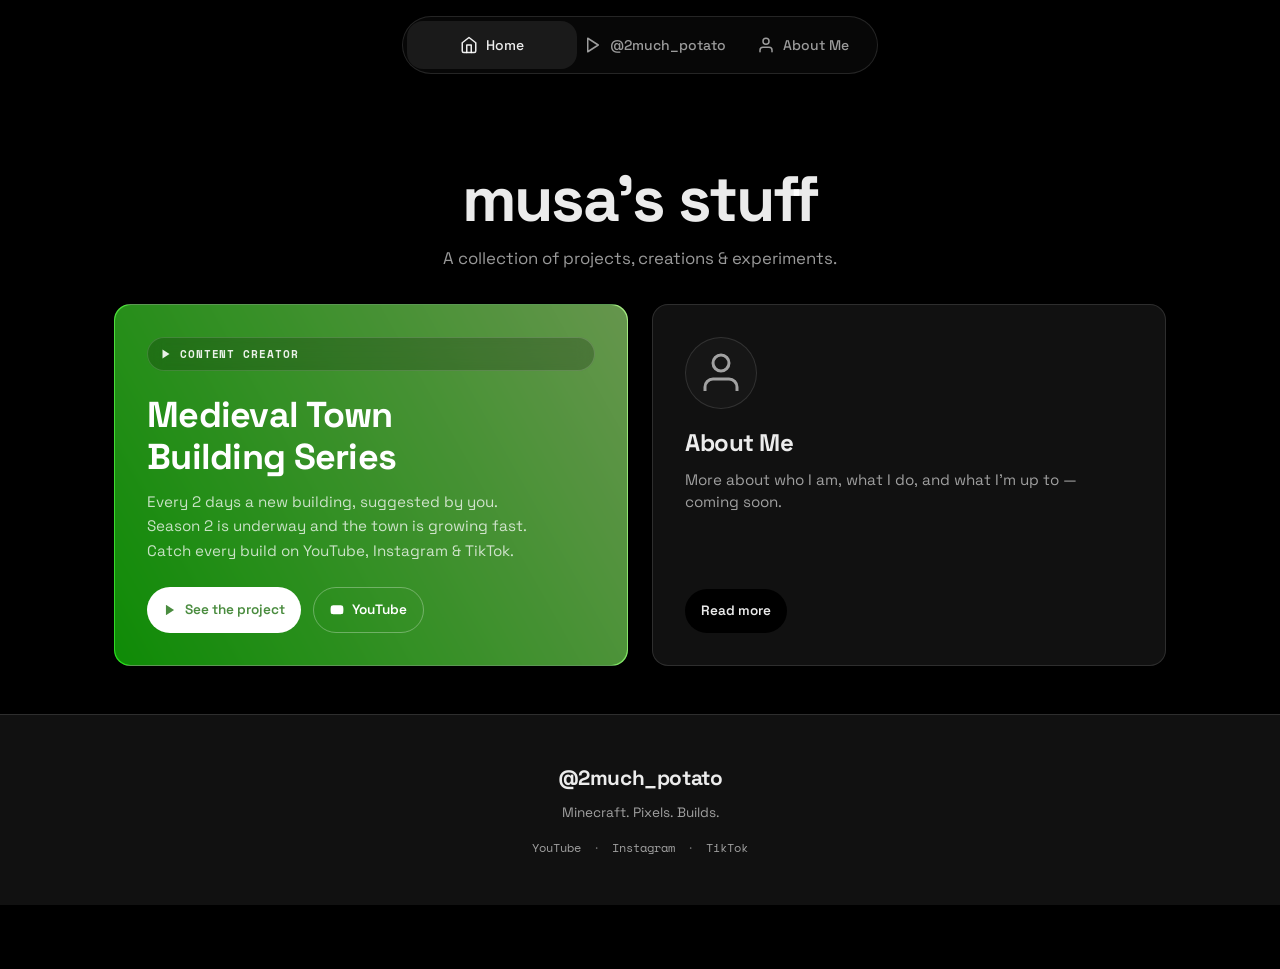
==== prototype2_nothing/index.html @ 3fa62a11 "fahh" ====
<!DOCTYPE html>
<html lang="en">
<head>
  <meta charset="UTF-8">
  <meta name="viewport" content="width=device-width, initial-scale=1.0">
  <title>2much_potato — Musa's Portfolio</title>
  <meta name="description" content="2much_potato — Minecraft builder, content creator. Medieval town series, memes & tutorials.">

  <!-- Fonts: Space Grotesk + Space Mono (Nothing system) -->
  <link rel="preconnect" href="https://fonts.googleapis.com">
  <link rel="preconnect" href="https://fonts.gstatic.com" crossorigin>
  <link href="https://fonts.googleapis.com/css2?family=Space+Grotesk:wght@400;500;600;700&family=Space+Mono:wght@400;700&display=swap" rel="stylesheet">

  <link rel="stylesheet" href="style.css">
</head>
<body data-theme="dark">

  <!-- NAVIGATION -->
  <nav id="nav" class="nav">
    <div class="nav-inner">
      <button class="nav-card" data-page="home" aria-label="Home">
        <span class="nav-icon">
          <svg width="18" height="18" viewBox="0 0 24 24" fill="none" stroke="currentColor" stroke-width="2" stroke-linecap="round" stroke-linejoin="round">
            <path d="M3 9l9-7 9 7v11a2 2 0 0 1-2 2H5a2 2 0 0 1-2-2z"/>
            <polyline points="9 22 9 12 15 12 15 22"/>
          </svg>
        </span>
        <span class="nav-label">Home</span>
      </button>

      <button class="nav-card" data-page="potato" aria-label="@2much_potato">
        <span class="nav-icon">
          <svg width="18" height="18" viewBox="0 0 24 24" fill="none" stroke="currentColor" stroke-width="2" stroke-linecap="round" stroke-linejoin="round">
            <polygon points="5 3 19 12 5 21 5 3"/>
          </svg>
        </span>
        <span class="nav-label">@2much_potato</span>
      </button>

      <button class="nav-card" data-page="about" aria-label="About Me">
        <span class="nav-icon">
          <svg width="18" height="18" viewBox="0 0 24 24" fill="none" stroke="currentColor" stroke-width="2" stroke-linecap="round" stroke-linejoin="round">
            <path d="M20 21v-2a4 4 0 0 0-4-4H8a4 4 0 0 0-4 4v2"/>
            <circle cx="12" cy="7" r="4"/>
          </svg>
        </span>
        <span class="nav-label">About Me</span>
      </button>
    </div>
  </nav>

  <!-- HOME PAGE -->
  <main id="page-home" class="page">
    <div class="home-greeting">
      <h1>musa's stuff</h1>
      <p class="subtitle">A collection of projects, creations & experiments.</p>
    </div>

    <div class="home-projects-grid">
      <!-- Primary Project Card -->
      <article class="project-card project-card--primary reveal reveal-d1" id="btn-learn-more-potato">
        <div class="card-badge">
          <svg width="12" height="12" viewBox="0 0 24 24" fill="currentColor"><polygon points="5 3 19 12 5 21 5 3"/></svg>
          Content Creator
        </div>
        <h2>Medieval Town<br>Building Series</h2>
        <p>Every 2 days a new building, suggested by you. Season 2 is underway and the town is growing fast. Catch every build on YouTube, Instagram & TikTok.</p>
        <div class="card-actions">
          <button class="btn btn--solid">
            <svg width="14" height="14" viewBox="0 0 24 24" fill="currentColor"><polygon points="5 3 19 12 5 21 5 3"/></svg>
            See the project
          </button>
          <a class="btn btn--ghost" href="https://www.youtube.com/@2much_potato" target="_blank" rel="noopener">
            <svg width="14" height="14" viewBox="0 0 24 24" fill="currentColor"><path d="M22.54 6.42a2.78 2.78 0 0 0-1.94-2C18.88 4 12 4 12 4s-6.88 0-8.6.46a2.78 2.78 0 0 0-1.94 2A29 29 0 0 0 1 11.75a29 29 0 0 0 .46 5.33A2.78 2.78 0 0 0 3.4 19c1.72.46 8.6.46 8.6.46s6.88 0 8.6-.46a2.78 2.78 0 0 0 1.94-2 29 29 0 0 0 .46-5.25 29 29 0 0 0-.46-5.33z"/><polygon points="9.75 15.02 15.5 11.75 9.75 8.48 9.75 15.02"/></svg>
            YouTube
          </a>
        </div>
      </article>

      <!-- Secondary Card -->
      <article class="project-card project-card--secondary reveal reveal-d2" id="btn-learn-more-about">
        <div class="card-avatar">
          <svg width="48" height="48" viewBox="0 0 24 24" fill="none" stroke="currentColor" stroke-width="1.5">
            <path d="M20 21v-2a4 4 0 0 0-4-4H8a4 4 0 0 0-4 4v2"/>
            <circle cx="12" cy="7" r="4"/>
          </svg>
        </div>
        <h2>About Me</h2>
        <p>More about who I am, what I do, and what I'm up to — coming soon.</p>
        <div class="card-actions">
          <button class="btn btn--solid btn--dark">
            Read more
          </button>
        </div>
      </article>
    </div>

    <footer class="site-footer">
      <div class="footer-logo">@2much_potato</div>
      <p class="footer-tagline">Minecraft. Pixels. Builds.</p>
      <div class="footer-links">
        <a href="https://www.youtube.com/@2much_potato" target="_blank" rel="noopener">YouTube</a>
        <span class="divider">·</span>
        <a href="https://www.instagram.com/2much_potato" target="_blank" rel="noopener">Instagram</a>
        <span class="divider">·</span>
        <a href="https://www.tiktok.com/@2much_potato" target="_blank" rel="noopener">TikTok</a>
      </div>
    </footer>
  </main>

  <!-- 2MUCH_POTATO PAGE -->
  <main id="page-potato" class="page">
    <!-- Hero Section -->
    <section class="potato-hero">
      <div class="hero-card">
        <div class="hero-content">
          <div class="hero-badge">
            <span class="badge-dot"></span>
            Season 2 · Medieval Town
          </div>
          <h1>Building a<br>Town — Together.</h1>
          <p class="hero-desc">Every 2 days, a new building. Suggested by you, built by me. Follow the journey as our medieval town grows one build at a time.</p>
          <div class="hero-actions">
            <button class="btn btn--solid btn--accent" id="btn-suggest">
              <svg width="16" height="16" viewBox="0 0 24 24" fill="none" stroke="currentColor" stroke-width="2"><circle cx="12" cy="12" r="10"/><polyline points="12 6 12 12 16 14"/></svg>
              Suggest a Build
            </button>
            <button class="btn btn--ghost btn--light" id="btn-more">
              Learn More
              <svg width="14" height="14" viewBox="0 0 24 24" fill="none" stroke="currentColor" stroke-width="2"><polyline points="6 9 12 15 18 9"/></svg>
            </button>
          </div>
        </div>

        <div class="hero-skin" id="skin-container">
          <img class="skin-img" src="images/skin.png" alt="2much_potato Minecraft skin" id="skin-img">
        </div>

      </div>
    </section>

    <div class="scroll-indicator">
      <span>Scroll</span>
      <div class="scroll-arrow"></div>
    </div>

    <!-- Media Section -->
    <section class="section reveal" id="section-media">
      <div class="section-label">Media</div>
      <div class="media-container">
        <!-- YouTube Feed -->
        <div class="media-youtube">
          <div class="media-header">
            <div class="media-title">
              <svg width="18" height="18" viewBox="0 0 24 24" fill="#FF0000"><path d="M22.54 6.42a2.78 2.78 0 0 0-1.94-2C18.88 4 12 4 12 4s-6.88 0-8.6.46a2.78 2.78 0 0 0-1.94 2A29 29 0 0 0 1 11.75a29 29 0 0 0 .46 5.33A2.78 2.78 0 0 0 3.4 19c1.72.46 8.6.46 8.6.46s6.88 0 8.6-.46a2.78 2.78 0 0 0 1.94-2 29 29 0 0 0 .46-5.25 29 29 0 0 0-.46-5.33z"/><polygon points="9.75 15.02 15.5 11.75 9.75 8.48 9.75 15.02"/></svg>
              Latest Videos
            </div>
            <a class="media-link" href="https://www.youtube.com/@2much_potato" target="_blank" rel="noopener">
              View all →
            </a>
          </div>
          <div class="yt-feed" id="yt-feed">
            <!-- Populated by JS -->
          </div>
        </div>

        <!-- Socials Bar -->
        <div class="media-socials">
          <a class="social-btn social-btn--yt" href="https://www.youtube.com/@2much_potato" target="_blank" rel="noopener" aria-label="YouTube">
            <svg width="20" height="20" viewBox="0 0 24 24" fill="currentColor"><path d="M22.54 6.42a2.78 2.78 0 0 0-1.94-2C18.88 4 12 4 12 4s-6.88 0-8.6.46a2.78 2.78 0 0 0-1.94 2A29 29 0 0 0 1 11.75a29 29 0 0 0 .46 5.33A2.78 2.78 0 0 0 3.4 19c1.72.46 8.6.46 8.6.46s6.88 0 8.6-.46a2.78 2.78 0 0 0 1.94-2 29 29 0 0 0 .46-5.25 29 29 0 0 0-.46-5.33z"/><polygon points="9.75 15.02 15.5 11.75 9.75 8.48 9.75 15.02"/></svg>
            <span class="social-tooltip">YouTube</span>
          </a>
          <a class="social-btn social-btn--ig" href="https://www.instagram.com/2much_potato" target="_blank" rel="noopener" aria-label="Instagram">
            <svg width="20" height="20" viewBox="0 0 24 24" fill="currentColor"><path d="M12 2.163c3.204 0 3.584.012 4.85.07 3.252.148 4.771 1.691 4.919 4.919.058 1.265.069 1.645.069 4.849 0 3.205-.012 3.584-.069 4.849-.149 3.225-1.664 4.771-4.919 4.919-1.266.058-1.644.07-4.85.07-3.204 0-3.584-.012-4.849-.07-3.26-.149-4.771-1.699-4.919-4.92-.058-1.265-.07-1.644-.07-4.849 0-3.204.013-3.583.07-4.849.149-3.227 1.664-4.771 4.919-4.919 1.266-.057 1.645-.069 4.849-.069zm0-2.163c-3.259 0-3.667.014-4.947.072-4.358.2-6.78 2.618-6.98 6.98-.059 1.281-.073 1.689-.073 4.948 0 3.259.014 3.668.072 4.948.2 4.358 2.618 6.78 6.98 6.98 1.281.058 1.689.072 4.948.072 3.259 0 3.668-.014 4.948-.072 4.354-.2 6.782-2.618 6.979-6.98.059-1.28.073-1.689.073-4.948 0-3.259-.014-3.667-.072-4.947-.196-4.354-2.617-6.78-6.979-6.98-1.281-.059-1.69-.073-4.949-.073zm0 5.838c-3.403 0-6.162 2.759-6.162 6.162s2.759 6.163 6.162 6.163 6.162-2.759 6.162-6.163c0-3.403-2.759-6.162-6.162-6.162zm0 10.162c-2.209 0-4-1.79-4-4 0-2.209 1.791-4 4-4s4 1.791 4 4c0 2.21-1.791 4-4 4zm6.406-11.845c-.796 0-1.441.645-1.441 1.44s.645 1.44 1.441 1.44c.795 0 1.439-.645 1.439-1.44s-.644-1.44-1.439-1.44z"/></svg>
            <span class="social-tooltip">Instagram</span>
          </a>
          <a class="social-btn social-btn--tt" href="https://www.tiktok.com/@2much_potato" target="_blank" rel="noopener" aria-label="TikTok">
            <svg width="20" height="20" viewBox="0 0 24 24" fill="currentColor"><path d="M19.59 6.69a4.83 4.83 0 01-3.77-4.25V2h-3.45v13.67a2.89 2.89 0 01-2.88 2.5 2.89 2.89 0 01-2.89-2.89 2.89 2.89 0 012.89-2.89c.28 0 .54.04.79.1V9.01a6.37 6.37 0 00-.79-.05 6.34 6.34 0 00-6.34 6.34 6.34 6.34 0 006.34 6.34 6.34 6.34 0 006.33-6.34V8.69a8.15 8.15 0 004.77 1.52V6.76a4.85 4.85 0 01-1-.07z"/></svg>
            <span class="social-tooltip">TikTok</span>
          </a>
          <div class="social-btn social-btn--disabled" aria-label="Discord — Coming Soon">
            <svg width="20" height="20" viewBox="0 0 24 24" fill="currentColor"><path d="M20.317 4.37a19.791 19.791 0 00-4.885-1.515.074.074 0 00-.079.037c-.21.375-.444.864-.608 1.25a18.27 18.27 0 00-5.487 0 12.64 12.64 0 00-.617-1.25.077.077 0 00-.079-.037A19.736 19.736 0 003.677 4.37a.07.07 0 00-.032.027C.533 9.046-.32 13.58.099 18.057a.082.082 0 00.031.057 19.9 19.9 0 005.993 3.03.078.078 0 00.084-.028 14.09 14.09 0 001.226-1.994.076.076 0 00-.041-.106 13.107 13.107 0 01-1.872-.892.077.077 0 01-.008-.128 10.2 10.2 0 00.372-.292.074.074 0 01.077-.01c3.928 1.793 8.18 1.793 12.062 0a.074.074 0 01.078.01c.12.098.246.198.373.292a.077.077 0 01-.006.127 12.299 12.299 0 01-1.873.892.077.077 0 00-.041.107c.36.698.772 1.362 1.225 1.993a.076.076 0 00.084.028 19.839 19.839 0 006.002-3.03.077.077 0 00.032-.054c.5-5.177-.838-9.674-3.549-13.66a.061.061 0 00-.031-.03z"/></svg>
            <span class="social-tooltip">Discord — Coming Soon</span>
          </div>
        </div>
      </div>
    </section>

    <!-- Builds Carousel -->
    <section class="section reveal reveal-d1" id="section-builds">
      <div class="section-label">Buildings of the Day</div>
      <div class="builds-container" id="builds-container">
        <div class="builds-inner">
          <div class="builds-info">
            <div class="builds-label">Buildings of the Day</div>
            <div id="builds-entries">
              <!-- Populated by JS -->
            </div>
          </div>
          <div class="builds-image">
            <img id="builds-img" src="" alt="Featured build">
            <div class="builds-placeholder" id="builds-placeholder">
              <svg width="48" height="48" viewBox="0 0 24 24" fill="none" stroke="currentColor" stroke-width="1.5">
                <rect x="3" y="3" width="18" height="18" rx="2" ry="2"/>
                <circle cx="8.5" cy="8.5" r="1.5"/>
                <polyline points="21 15 16 10 5 21"/>
              </svg>
              <span>Build screenshot<br>coming soon</span>
            </div>
          </div>
        </div>
        <div class="builds-dots" id="builds-dots">
          <!-- Populated by JS -->
        </div>
      </div>
    </section>

    <!-- Banner -->
    <section class="section reveal reveal-d2">
      <div class="banner">
        <div class="banner-text">
          <h3>Like what you see?</h3>
          <p>Drop a follow and never miss a build.</p>
        </div>
        <div class="banner-socials">
          <a class="social-btn social-btn--yt" href="https://www.youtube.com/@2much_potato" target="_blank" rel="noopener" aria-label="YouTube">
            <svg width="20" height="20" viewBox="0 0 24 24" fill="currentColor"><path d="M22.54 6.42a2.78 2.78 0 0 0-1.94-2C18.88 4 12 4 12 4s-6.88 0-8.6.46a2.78 2.78 0 0 0-1.94 2A29 29 0 0 0 1 11.75a29 29 0 0 0 .46 5.33A2.78 2.78 0 0 0 3.4 19c1.72.46 8.6.46 8.6.46s6.88 0 8.6-.46a2.78 2.78 0 0 0 1.94-2 29 29 0 0 0 .46-5.25 29 29 0 0 0-.46-5.33z"/><polygon points="9.75 15.02 15.5 11.75 9.75 8.48 9.75 15.02"/></svg>
          </a>
          <a class="social-btn social-btn--ig" href="https://www.instagram.com/2much_potato" target="_blank" rel="noopener" aria-label="Instagram">
            <svg width="20" height="20" viewBox="0 0 24 24" fill="currentColor"><path d="M12 2.163c3.204 0 3.584.012 4.85.07 3.252.148 4.771 1.691 4.919 4.919.058 1.265.069 1.645.069 4.849 0 3.205-.012 3.584-.069 4.849-.149 3.225-1.664 4.771-4.919 4.919-1.266.058-1.644.07-4.85.07-3.204 0-3.584-.012-4.849-.07-3.26-.149-4.771-1.699-4.919-4.92-.058-1.265-.07-1.644-.07-4.849 0-3.204.013-3.583.07-4.849.149-3.227 1.664-4.771 4.919-4.919 1.266-.057 1.645-.069 4.849-.069zm0-2.163c-3.259 0-3.667.014-4.947.072-4.358.2-6.78 2.618-6.98 6.98-.059 1.281-.073 1.689-.073 4.948 0 3.259.014 3.668.072 4.948.2 4.358 2.618 6.78 6.98 6.98 1.281.058 1.689.072 4.948.072 3.259 0 3.668-.014 4.948-.072 4.354-.2 6.782-2.618 6.979-6.98.059-1.28.073-1.689.073-4.948 0-3.259-.014-3.667-.072-4.947-.196-4.354-2.617-6.78-6.979-6.98-1.281-.059-1.69-.073-4.949-.073z"/></svg>
          </a>
          <a class="social-btn social-btn--tt" href="https://www.tiktok.com/@2much_potato" target="_blank" rel="noopener" aria-label="TikTok">
            <svg width="20" height="20" viewBox="0 0 24 24" fill="currentColor"><path d="M19.59 6.69a4.83 4.83 0 01-3.77-4.25V2h-3.45v13.67a2.89 2.89 0 01-2.88 2.5 2.89 2.89 0 01-2.89-2.89 2.89 2.89 0 012.89-2.89c.28 0 .54.04.79.1V9.01a6.37 6.37 0 00-.79-.05 6.34 6.34 0 00-6.34 6.34 6.34 6.34 0 006.34 6.34 6.34 6.34 0 006.33-6.34V8.69a8.15 8.15 0 004.77 1.52V6.76a4.85 4.85 0 01-1-.07z"/></svg>
          </a>
        </div>
      </div>
    </section>

    <!-- Contact -->
    <section class="section reveal reveal-d3" id="section-contact">
      <div class="section-label">Get in Touch</div>
      <div class="contact-card">
        <div class="contact-text">
          <h3>Wanna suggest a build,<br>collab, or just chat?</h3>
          <p>Don't be afraid to reach out!</p>
        </div>
        <div class="contact-list">
          <a class="contact-item" href="https://www.instagram.com/2much_potato" target="_blank" rel="noopener">
            <div class="contact-icon contact-icon--ig">
              <svg width="18" height="18" viewBox="0 0 24 24" fill="currentColor"><path d="M12 2.163c3.204 0 3.584.012 4.85.07 3.252.148 4.771 1.691 4.919 4.919.058 1.265.069 1.645.069 4.849 0 3.205-.012 3.584-.069 4.849-.149 3.225-1.664 4.771-4.919 4.919-1.266.058-1.644.07-4.85.07-3.204 0-3.584-.012-4.849-.07-3.26-.149-4.771-1.699-4.919-4.92-.058-1.265-.07-1.644-.07-4.849 0-3.204.013-3.583.07-4.849.149-3.227 1.664-4.771 4.919-4.919 1.266-.057 1.645-.069 4.849-.069zm0-2.163c-3.259 0-3.667.014-4.947.072-4.358.2-6.78 2.618-6.98 6.98-.059 1.281-.073 1.689-.073 4.948 0 3.259.014 3.668.072 4.948.2 4.358 2.618 6.78 6.98 6.98 1.281.058 1.689.072 4.948.072 3.259 0 3.668-.014 4.948-.072 4.354-.2 6.782-2.618 6.979-6.98.059-1.28.073-1.689.073-4.948 0-3.259-.014-3.667-.072-4.947-.196-4.354-2.617-6.78-6.979-6.98-1.281-.059-1.69-.073-4.949-.073z"/></svg>
            </div>
            <span class="contact-label">Instagram DM</span>
            <svg class="contact-arrow" width="16" height="16" viewBox="0 0 24 24" fill="none" stroke="currentColor" stroke-width="2"><polyline points="9 18 15 12 9 6"/></svg>
          </a>
          <a class="contact-item" href="https://www.tiktok.com/@2much_potato" target="_blank" rel="noopener">
            <div class="contact-icon contact-icon--tt">
              <svg width="18" height="18" viewBox="0 0 24 24" fill="currentColor"><path d="M19.59 6.69a4.83 4.83 0 01-3.77-4.25V2h-3.45v13.67a2.89 2.89 0 01-2.88 2.5 2.89 2.89 0 01-2.89-2.89 2.89 2.89 0 012.89-2.89c.28 0 .54.04.79.1V9.01a6.37 6.37 0 00-.79-.05 6.34 6.34 0 00-6.34 6.34 6.34 6.34 0 006.34 6.34 6.34 6.34 0 006.33-6.34V8.69a8.15 8.15 0 004.77 1.52V6.76a4.85 4.85 0 01-1-.07z"/></svg>
            </div>
            <span class="contact-label">TikTok DM</span>
            <svg class="contact-arrow" width="16" height="16" viewBox="0 0 24 24" fill="none" stroke="currentColor" stroke-width="2"><polyline points="9 18 15 12 9 6"/></svg>
          </a>
          <div class="contact-item contact-item--disabled">
            <div class="contact-icon contact-icon--dc">
              <svg width="18" height="18" viewBox="0 0 24 24" fill="currentColor"><path d="M20.317 4.37a19.791 19.791 0 00-4.885-1.515.074.074 0 00-.079.037c-.21.375-.444.864-.608 1.25a18.27 18.27 0 00-5.487 0 12.64 12.64 0 00-.617-1.25.077.077 0 00-.079-.037A19.736 19.736 0 003.677 4.37a.07.07 0 00-.032.027C.533 9.046-.32 13.58.099 18.057a.082.082 0 00.031.057 19.9 19.9 0 005.993 3.03.078.078 0 00.084-.028 14.09 14.09 0 001.226-1.994.076.076 0 00-.041-.106 13.107 13.107 0 01-1.872-.892.077.077 0 01-.008-.128 10.2 10.2 0 00.372-.292.074.074 0 01.077-.01c3.928 1.793 8.18 1.793 12.062 0a.074.074 0 01.078.01c.12.098.246.198.373.292a.077.077 0 01-.006.127 12.299 12.299 0 01-1.873.892.077.077 0 00-.041.107c.36.698.772 1.362 1.225 1.993a.076.076 0 00.084.028 19.839 19.839 0 006.002-3.03.077.077 0 00.032-.054c.5-5.177-.838-9.674-3.549-13.66a.061.061 0 00-.031-.03z"/></svg>
            </div>
            <span class="contact-label">Discord Server</span>
            <span class="contact-badge">Soon</span>
          </div>
          <div class="contact-item contact-item--disabled">
            <div class="contact-icon contact-icon--dc">
              <svg width="18" height="18" viewBox="0 0 24 24" fill="currentColor"><path d="M20.317 4.37a19.791 19.791 0 00-4.885-1.515.074.074 0 00-.079.037c-.21.375-.444.864-.608 1.25a18.27 18.27 0 00-5.487 0 12.64 12.64 0 00-.617-1.25.077.077 0 00-.079-.037A19.736 19.736 0 003.677 4.37a.07.07 0 00-.032.027C.533 9.046-.32 13.58.099 18.057a.082.082 0 00.031.057 19.9 19.9 0 005.993 3.03.078.078 0 00.084-.028 14.09 14.09 0 001.226-1.994.076.076 0 00-.041-.106 13.107 13.107 0 01-1.872-.892.077.077 0 01-.008-.128 10.2 10.2 0 00.372-.292.074.074 0 01.077-.01c3.928 1.793 8.18 1.793 12.062 0a.074.074 0 01.078.01c.12.098.246.198.373.292a.077.077 0 01-.006.127 12.299 12.299 0 01-1.873.892.077.077 0 00-.041.107c.36.698.772 1.362 1.225 1.993a.076.076 0 00.084.028 19.839 19.839 0 006.002-3.03.077.077 0 00.032-.054c.5-5.177-.838-9.674-3.549-13.66a.061.061 0 00-.031-.03z"/></svg>
            </div>
            <span class="contact-label">Discord DM</span>
            <span class="contact-badge">Soon</span>
          </div>
          <a class="contact-item" href="mailto:2muchpotato@example.com">
            <div class="contact-icon contact-icon--email">
              <svg width="18" height="18" viewBox="0 0 24 24" fill="none" stroke="currentColor" stroke-width="2">
                <path d="M4 4h16c1.1 0 2 .9 2 2v12c0 1.1-.9 2-2 2H4c-1.1 0-2-.9-2-2V6c0-1.1.9-2 2-2z"/>
                <polyline points="22,6 12,13 2,6"/>
              </svg>
            </div>
            <span class="contact-label">Email</span>
            <svg class="contact-arrow" width="16" height="16" viewBox="0 0 24 24" fill="none" stroke="currentColor" stroke-width="2"><polyline points="9 18 15 12 9 6"/></svg>
          </a>
        </div>
      </div>
    </section>

    <footer class="site-footer">
      <div class="footer-logo">@2much_potato</div>
      <p class="footer-tagline">Minecraft. Medieval. Memories.</p>
      <div class="footer-links">
        <a href="https://www.youtube.com/@2much_potato" target="_blank" rel="noopener">YouTube</a>
        <span class="divider">·</span>
        <a href="https://www.instagram.com/2much_potato" target="_blank" rel="noopener">Instagram</a>
        <span class="divider">·</span>
        <a href="https://www.tiktok.com/@2much_potato" target="_blank" rel="noopener">TikTok</a>
      </div>
    </footer>
  </main>

  <!-- ABOUT PAGE -->
  <main id="page-about" class="page">
    <div class="about-card reveal">
      <div class="about-icon">
        <svg width="64" height="64" viewBox="0 0 24 24" fill="none" stroke="currentColor" stroke-width="1.5">
          <path d="M20 21v-2a4 4 0 0 0-4-4H8a4 4 0 0 0-4 4v2"/>
          <circle cx="12" cy="7" r="4"/>
        </svg>
      </div>
      <h1>About Me</h1>
      <p class="about-status">Under construction</p>
      <p class="about-text">This page is being built. Check back soon for more.</p>
    </div>

    <footer class="site-footer">
      <div class="footer-logo">@2much_potato</div>
      <p class="footer-tagline">Built with precision</p>
    </footer>
  </main>

  <script src="builds.js"></script>
  <script src="app.js"></script>
</body>
</html>
---- prototype2_nothing/style.css ----
/* ============================================================
   NOTHING DESIGN SYSTEM — CSS TOKENS
   Fonts: Space Grotesk + Space Mono
   ============================================================ */

:root {
  /* Typography */
  --font-display: 'Space Grotesk', sans-serif;
  --font-mono: 'Space Mono', monospace;

  /* Spacing Scale */
  --space-1: 4px;
  --space-2: 8px;
  --space-3: 12px;
  --space-4: 16px;
  --space-5: 24px;
  --space-6: 32px;
  --space-7: 48px;
  --space-8: 64px;
  --space-9: 96px;

  /* Radius */
  --radius-sm: 4px;
  --radius-md: 8px;
  --radius-lg: 12px;
  --radius-xl: 16px;
  --radius-pill: 999px;

  /* Transitions */
  --transition-fast: 0.15s cubic-bezier(0.4, 0, 0.2, 1);
  --transition-base: 0.25s cubic-bezier(0.4, 0, 0.2, 1);
  --transition-slow: 0.4s cubic-bezier(0.4, 0, 0.2, 1);

  /* DARK MODE (Default) — OLED Black */
  --bg-primary: #000000;
  --bg-secondary: #0a0a0a;
  --bg-tertiary: #111111;
  --bg-elevated: #161616;

  --text-primary: rgba(255, 255, 255, 0.92);
  --text-secondary: rgba(255, 255, 255, 0.60);
  --text-tertiary: rgba(255, 255, 255, 0.40);
  --text-disabled: rgba(255, 255, 255, 0.25);

  --border-subtle: rgba(255, 255, 255, 0.08);
  --border-default: rgba(255, 255, 255, 0.12);
  --border-strong: rgba(255, 255, 255, 0.20);

  /* Accent Colors per Page */
  --accent-home: #1a1a1a;
  --accent-potato: #4a8c3f;
  --accent-about: #b87333;
  --accent-current: #1a1a1a;

  /* Status */
  --accent-success: #4a8c3f;
  --accent-error: #d73a49;
}

/* ============================================================
   RESET & BASE
   ============================================================ */
*, *::before, *::after {
  box-sizing: border-box;
  margin: 0;
  padding: 0;
}

html {
  font-size: 16px;
  scroll-behavior: smooth;
}

body {
  font-family: var(--font-display);
  background: var(--bg-primary);
  color: var(--text-primary);
  min-height: 100vh;
  line-height: 1.5;
  -webkit-font-smoothing: antialiased;
  -moz-osx-font-smoothing: grayscale;
}

img {
  display: block;
  max-width: 100%;
}

a {
  text-decoration: none;
  color: inherit;
}

button {
  cursor: pointer;
  border: none;
  background: none;
  font: inherit;
  color: inherit;
}

/* ============================================================
   SCROLLBAR
   ============================================================ */
::-webkit-scrollbar {
  width: 6px;
  height: 4px;
}

::-webkit-scrollbar-track {
  background: transparent;
}

::-webkit-scrollbar-thumb {
  background: var(--border-strong);
  border-radius: var(--radius-pill);
}

/* ============================================================
   NAVIGATION
   ============================================================ */
.nav {
  position: fixed;
  top: 0;
  left: 0;
  right: 0;
  z-index: 1000;
  display: flex;
  justify-content: center;
  padding: var(--space-4) var(--space-5);
  transition: padding var(--transition-base);
}

.nav.scrolled {
  padding: var(--space-2) var(--space-5);
}

.nav-inner {
  display: flex;
  gap: var(--space-2);
  background: rgba(10, 10, 10, 0.72);
  backdrop-filter: blur(20px);
  -webkit-backdrop-filter: blur(20px);
  border: 1px solid var(--border-default);
  border-radius: var(--radius-pill);
  padding: var(--space-1);
}

.nav-card {
  display: flex;
  align-items: center;
  justify-content: center;
  gap: var(--space-2);
  height: 48px;
  padding: 0 var(--space-4);
  border-radius: var(--radius-xl);
  font-family: var(--font-display);
  font-size: 0.875rem;
  font-weight: 500;
  color: var(--text-secondary);
  white-space: nowrap;
  transition: all var(--transition-base);
  position: relative;
  overflow: hidden;
  width: 140px;
}

.nav-card .nav-icon {
  width: 18px;
  height: 18px;
  flex-shrink: 0;
  transition: transform var(--transition-base);
}

.nav-card .nav-label {
  transition: opacity var(--transition-base), max-width var(--transition-base);
}

/* Scrolled state - icon only */
.nav.scrolled .nav-card {
  width: 40px;
  height: 36px;
  padding: 0;
}

.nav.scrolled .nav-card .nav-label {
  opacity: 0;
  max-width: 0;
  overflow: hidden;
}

.nav.scrolled .nav-card.active {
  width: 52px;
}

/* Active state */
.nav-card.active {
  background: var(--accent-current);
  color: var(--text-primary);
  width: 170px;
}

.nav-card:not(.active):hover {
  background: var(--bg-elevated);
  color: var(--text-primary);
}

/* Ripple effect */
.nav-ripple {
  position: absolute;
  border-radius: 50%;
  background: rgba(255, 255, 255, 0.2);
  transform: scale(0);
  animation: ripple 0.5s linear;
  pointer-events: none;
}

@keyframes ripple {
  to {
    transform: scale(4);
    opacity: 0;
  }
}

/* ============================================================
   PAGE SYSTEM
   ============================================================ */
.page {
  display: none;
  min-height: 100vh;
  padding-top: 100px;
  animation: pageFadeIn 0.4s var(--transition-base) forwards;
}

.page.active {
  display: block;
}

@keyframes pageFadeIn {
  from {
    opacity: 0;
    transform: translateY(12px);
  }
  to {
    opacity: 1;
    transform: translateY(0);
  }
}

/* ============================================================
   HOME PAGE
   ============================================================ */
#page-home {
  padding-bottom: var(--space-8);
}

.home-greeting {
  text-align: center;
  padding: var(--space-8) var(--space-5) var(--space-6);
}

.home-greeting h1 {
  font-family: var(--font-display);
  font-size: clamp(2.5rem, 5vw, 4rem);
  font-weight: 700;
  letter-spacing: -0.03em;
  line-height: 1.1;
  color: var(--text-primary);
}

.home-greeting .subtitle {
  margin-top: var(--space-3);
  color: var(--text-secondary);
  font-size: 1.05rem;
}

.home-projects-grid {
  display: grid;
  grid-template-columns: repeat(auto-fit, minmax(340px, 1fr));
  gap: var(--space-5);
  max-width: 1100px;
  margin: 0 auto;
  padding: 0 var(--space-5);
}

/* Project Cards */
.project-card {
  background: var(--bg-tertiary);
  border: 1px solid var(--border-default);
  border-radius: var(--radius-xl);
  overflow: hidden;
  cursor: pointer;
  transition: transform var(--transition-base), border-color var(--transition-base);
}

.project-card:hover {
  transform: translateY(-4px);
  border-color: var(--border-strong);
}

.project-card--primary {
  --mouse-x: 50%;
  --mouse-y: 50%;
  background: url('images/Gradient.png') calc(50% + (var(--mouse-x) - 50%) * 0.02) calc(50% + (var(--mouse-y) - 50%) * 0.02) / cover no-repeat, var(--accent-potato);
  border-color: rgba(255, 255, 255, 0.1);
  min-height: 340px;
  padding: var(--space-6);
  display: flex;
  flex-direction: column;
  position: relative;
}

.project-card--primary .pixel-grid {
  position: absolute;
  inset: 0;
  display: grid;
  grid-template-columns: repeat(10, 1fr);
  grid-auto-rows: 1fr;
  pointer-events: none;
  border-radius: inherit;
  overflow: hidden;
}

.project-card--primary .pixel-grid > div {
  background: rgba(0, 0, 0, 0.35);
  transition: background 0.15s ease-out;
  aspect-ratio: 1;
}

.project-card--primary > *:not(.pixel-grid) {
  position: relative;
  z-index: 2;
}

.card-badge {
  position: relative;
  display: inline-flex;
  align-items: center;
  gap: var(--space-2);
  background: rgba(0, 0, 0, 0.2);
  border: 1px solid rgba(255, 255, 255, 0.15);
  color: rgba(255, 255, 255, 0.9);
  font-family: var(--font-mono);
  font-size: 0.7rem;
  font-weight: 700;
  letter-spacing: 0.08em;
  text-transform: uppercase;
  padding: var(--space-2) var(--space-3);
  border-radius: var(--radius-pill);
  margin-bottom: var(--space-5);
  backdrop-filter: blur(8px);
}

.project-card--primary h2 {
  position: relative;
  font-family: var(--font-display);
  font-size: clamp(1.75rem, 3vw, 2.25rem);
  font-weight: 700;
  color: white;
  letter-spacing: -0.02em;
  line-height: 1.15;
  margin-bottom: var(--space-3);
}

.project-card--primary p {
  position: relative;
  color: rgba(255, 255, 255, 0.75);
  font-size: 0.95rem;
  line-height: 1.6;
  max-width: 380px;
  margin-bottom: var(--space-5);
}

.card-actions {
  position: relative;
  display: flex;
  gap: var(--space-3);
  margin-top: auto;
}

/* Secondary Card */
.project-card--secondary {
  min-height: 280px;
  padding: var(--space-6);
  display: flex;
  flex-direction: column;
}

.card-avatar {
  width: 72px;
  height: 72px;
  border-radius: 50%;
  background: var(--bg-elevated);
  border: 1px solid var(--border-default);
  display: flex;
  align-items: center;
  justify-content: center;
  margin-bottom: var(--space-4);
  color: var(--text-secondary);
}

.project-card--secondary h2 {
  font-family: var(--font-display);
  font-size: 1.5rem;
  font-weight: 700;
  letter-spacing: -0.02em;
  margin-bottom: var(--space-2);
}

.project-card--secondary p {
  color: var(--text-secondary);
  font-size: 0.95rem;
  margin-bottom: var(--space-5);
}

/* ============================================================
   BUTTONS
   ============================================================ */
.btn {
  display: inline-flex;
  align-items: center;
  justify-content: center;
  gap: var(--space-2);
  font-family: var(--font-display);
  font-size: 0.85rem;
  font-weight: 600;
  padding: var(--space-3) var(--space-4);
  border-radius: var(--radius-pill);
  transition: all var(--transition-fast);
  white-space: nowrap;
}

.btn--solid {
  background: white;
  color: var(--accent-potato);
  border: none;
}

.btn--solid:hover {
  transform: translateY(-2px);
  box-shadow: 0 4px 20px rgba(0, 0, 0, 0.3);
}

.btn--dark {
  background: var(--bg-primary);
  color: var(--text-primary);
}

.btn--dark:hover {
  background: var(--bg-elevated);
}

.btn--ghost {
  background: transparent;
  border: 1px solid rgba(255, 255, 255, 0.3);
  color: white;
}

.btn--ghost:hover {
  background: rgba(255, 255, 255, 0.1);
  border-color: rgba(255, 255, 255, 0.5);
}

.btn--accent {
  background: var(--accent-current);
  color: white;
}

.btn--light {
  border-color: var(--border-strong);
  color: var(--text-primary);
}

.btn--light:hover {
  background: var(--bg-elevated);
}

/* ============================================================
   2MUCH_POTATO PAGE — HERO
   ============================================================ */
#page-potato {
  padding-bottom: var(--space-8);
}

.potato-hero {
  max-width: 1200px;
  margin: 0 auto;
  padding: var(--space-4) var(--space-5) var(--space-10);
  position: relative;
}

.hero-card {
  --mouse-x: 50%;
  --mouse-y: 50%;
  background: url('images/Gradient.png') calc(50% + (var(--mouse-x) - 50%) * 0.03) calc(50% + (var(--mouse-y) - 50%) * 0.03) / cover no-repeat, var(--accent-potato);
  border-radius: var(--radius-xl);
  padding: var(--space-7) var(--space-6);
  position: relative;
  overflow: hidden;
  min-height: 460px;
  display: flex;
  align-items: center;
  justify-content: space-between;
  gap: var(--space-6);
}

.hero-card .pixel-grid {
  position: absolute;
  inset: 0;
  display: grid;
  grid-template-columns: repeat(10, 1fr);
  grid-auto-rows: 1fr;
  pointer-events: none;
  border-radius: inherit;
  overflow: hidden;
}

.hero-card .pixel-grid > div {
  background: rgba(0, 0, 0, 0.35);
  transition: background 0.15s ease-out;
  aspect-ratio: 1;
}

.hero-card > *:not(.pixel-grid) {
  position: relative;
  z-index: 2;
}

.hero-content {
  flex: 1;
  min-width: 0;
}

.hero-badge {
  display: inline-flex;
  align-items: center;
  gap: var(--space-2);
  background: rgba(0, 0, 0, 0.2);
  border: 1px solid rgba(255, 255, 255, 0.15);
  color: rgba(255, 255, 255, 0.9);
  font-family: var(--font-mono);
  font-size: 0.7rem;
  font-weight: 700;
  letter-spacing: 0.08em;
  text-transform: uppercase;
  padding: var(--space-2) var(--space-3);
  border-radius: var(--radius-pill);
  margin-bottom: var(--space-5);
  backdrop-filter: blur(10px);
}

.badge-dot {
  width: 6px;
  height: 6px;
  background: #a8e89c;
  border-radius: 50%;
  animation: pulse 2s ease-in-out infinite;
}

@keyframes pulse {
  0%, 100% { opacity: 1; transform: scale(1); }
  50% { opacity: 0.6; transform: scale(0.8); }
}

.hero-content h1 {
  font-family: var(--font-display);
  font-size: clamp(2rem, 4vw, 3.5rem);
  font-weight: 700;
  color: white;
  letter-spacing: -0.03em;
  line-height: 1.1;
  margin-bottom: var(--space-4);
}

.hero-desc {
  color: rgba(255, 255, 255, 0.75);
  font-size: 1rem;
  line-height: 1.65;
  max-width: 440px;
  margin-bottom: var(--space-5);
}

.hero-actions {
  display: flex;
  gap: var(--space-3);
  flex-wrap: wrap;
}

/* Skin Display */
.hero-skin {
  position: absolute;
  bottom: 0;
  right: var(--space-5);
  z-index: 2;
  width: 250px;
  height: 100%;
  display: flex;
  align-items: flex-end;
  justify-content: center;
  pointer-events: none;
}

.skin-img {
  width: 400px;
  height: auto;
  max-height: none;
  object-fit: contain;
  image-rendering: pixelated;
  transform: translateY(25%);
  filter: drop-shadow(0 10px 30px rgba(0, 0, 0, 0.25));
}

/* Scroll Indicator */
.scroll-indicator {
  position: absolute;
  bottom: var(--space-8);
  left: 50%;
  transform: translateX(-50%);
  display: flex;
  flex-direction: column;
  align-items: center;
  gap: var(--space-1);
  color: rgba(255, 255, 255, 0.6);
  font-family: var(--font-mono);
  font-size: 0.7rem;
  font-weight: 600;
  letter-spacing: 0.1em;
  text-transform: uppercase;
  z-index: 10;
  pointer-events: none;
}

.scroll-arrow {
  width: 24px;
  height: 24px;
  border-right: 2px solid rgba(255, 255, 255, 0.5);
  border-bottom: 2px solid rgba(255, 255, 255, 0.5);
  transform: rotate(45deg);
  animation: bounce 1.8s ease-in-out infinite;
}

@keyframes bounce {
  0%, 100% { transform: rotate(45deg) translateY(0); opacity: 0.5; }
  50% { transform: rotate(45deg) translateY(6px); opacity: 1; }
}

/* ============================================================
   SECTIONS
   ============================================================ */
.section {
  max-width: 1200px;
  margin: 0 auto;
  padding: 0 var(--space-5) var(--space-5);
}

.section-label {
  font-family: var(--font-mono);
  font-size: 0.7rem;
  font-weight: 700;
  letter-spacing: 0.12em;
  text-transform: uppercase;
  color: var(--text-tertiary);
  margin-bottom: var(--space-4);
}

/* ============================================================
   MEDIA SECTION
   ============================================================ */
.media-container {
  border-radius: var(--radius-xl);
  overflow: hidden;
  border: 1px solid var(--border-default);
}

.media-youtube {
  background: var(--bg-secondary);
  padding: var(--space-5);
}

.media-header {
  display: flex;
  align-items: center;
  justify-content: space-between;
  margin-bottom: var(--space-4);
}

.media-title {
  display: flex;
  align-items: center;
  gap: var(--space-2);
  font-family: var(--font-display);
  font-size: 1.1rem;
  font-weight: 600;
  letter-spacing: -0.01em;
}

.media-link {
  font-family: var(--font-mono);
  font-size: 0.75rem;
  color: var(--accent-potato);
  font-weight: 600;
  transition: color var(--transition-fast);
}

.media-link:hover {
  color: var(--text-primary);
}

/* YouTube Feed Carousel */
.yt-feed {
  display: flex;
  gap: var(--space-3);
  overflow-x: auto;
  padding-bottom: var(--space-2);
  scrollbar-width: thin;
  scrollbar-color: var(--border-strong) transparent;
  -webkit-overflow-scrolling: touch;
  scroll-snap-type: x mandatory;
}

.yt-card {
  flex-shrink: 0;
  height: 180px;
  border-radius: var(--radius-md);
  overflow: hidden;
  cursor: pointer;
  position: relative;
  transition: transform var(--transition-base);
  scroll-snap-align: start;
  background: var(--bg-tertiary);
}

.yt-card.short { width: 101px; }
.yt-card.long { width: 320px; }

.yt-card:hover {
  transform: scale(1.03);
}

.yt-card-bg {
  width: 100%;
  height: 100%;
  background: linear-gradient(135deg, var(--accent-potato), #2d5c25);
}

.yt-card-play {
  position: absolute;
  top: 50%;
  left: 50%;
  transform: translate(-50%, -50%) scale(0.8);
  opacity: 0;
  transition: all var(--transition-fast);
  width: 40px;
  height: 40px;
  background: white;
  border-radius: 50%;
  display: flex;
  align-items: center;
  justify-content: center;
}

.yt-card:hover .yt-card-play {
  opacity: 1;
  transform: translate(-50%, -50%) scale(1);
}

.yt-card-info {
  position: absolute;
  bottom: 0;
  left: 0;
  right: 0;
  padding: var(--space-4) var(--space-3) var(--space-3);
  background: linear-gradient(to top, rgba(0,0,0,0.8), transparent);
}

.yt-card-title {
  color: white;
  font-size: 0.75rem;
  font-weight: 500;
  line-height: 1.4;
  display: -webkit-box;
  -webkit-line-clamp: 2;
  -webkit-box-orient: vertical;
  overflow: hidden;
}

.yt-find-more {
  flex-shrink: 0;
  height: 180px;
  width: 120px;
  border-radius: var(--radius-md);
  background: var(--bg-elevated);
  border: 1.5px dashed var(--border-strong);
  display: flex;
  flex-direction: column;
  align-items: center;
  justify-content: center;
  gap: var(--space-2);
  color: var(--text-secondary);
  font-family: var(--font-mono);
  font-size: 0.7rem;
  font-weight: 600;
  text-align: center;
  padding: var(--space-3);
  transition: all var(--transition-fast);
  scroll-snap-align: start;
}

.yt-find-more:hover {
  border-color: var(--accent-potato);
  color: var(--accent-potato);
}

/* Socials Bar */
.media-socials {
  background: var(--bg-tertiary);
  padding: var(--space-4) var(--space-5);
  display: flex;
  align-items: center;
  justify-content: center;
  gap: var(--space-3);
  border-top: 1px solid var(--border-default);
}

.social-btn {
  width: 52px;
  height: 52px;
  border-radius: var(--radius-md);
  display: flex;
  align-items: center;
  justify-content: center;
  cursor: pointer;
  transition: all var(--transition-fast);
  position: relative;
  background: var(--bg-elevated);
  color: var(--text-secondary);
  border: 1px solid var(--border-subtle);
}

.social-btn:hover {
  transform: translateY(-3px);
  border-color: var(--border-default);
}

.social-btn--yt:hover {
  background: #FF0000;
  color: white;
  border-color: #FF0000;
}

.social-btn--ig:hover {
  background: linear-gradient(135deg, #f58529, #dd2a7b, #8134af);
  color: white;
  border-color: transparent;
}

.social-btn--tt:hover {
  background: #000000;
  color: white;
  border-color: #333;
}

.social-btn--dc:hover {
  background: #5865F2;
  color: white;
  border-color: #5865F2;
}

.social-btn--disabled {
  opacity: 0.4;
  cursor: not-allowed;
  filter: grayscale(1);
}

.social-btn--disabled:hover {
  transform: none;
  background: var(--bg-elevated);
  color: var(--text-secondary);
  border-color: var(--border-subtle);
}

.social-tooltip {
  position: absolute;
  bottom: calc(100% + var(--space-2));
  left: 50%;
  transform: translateX(-50%) translateY(4px);
  background: var(--bg-elevated);
  border: 1px solid var(--border-default);
  color: var(--text-primary);
  font-family: var(--font-mono);
  font-size: 0.65rem;
  font-weight: 600;
  padding: var(--space-2) var(--space-3);
  border-radius: var(--radius-sm);
  white-space: nowrap;
  opacity: 0;
  pointer-events: none;
  transition: all var(--transition-fast);
}

.social-btn:hover .social-tooltip {
  opacity: 1;
  transform: translateX(-50%) translateY(0);
}

/* ============================================================
   BUILDS CAROUSEL
   ============================================================ */
.builds-container {
  --mouse-x: 50%;
  --mouse-y: 50%;
  background: url('images/Gradient.png') calc(50% + (var(--mouse-x) - 50%) * 0.025) calc(50% + (var(--mouse-y) - 50%) * 0.025) / cover no-repeat, var(--accent-potato);
  border-radius: var(--radius-xl);
  padding: var(--space-6);
  position: relative;
  overflow: hidden;
  min-height: 340px;
}

.builds-container .pixel-grid {
  position: absolute;
  inset: 0;
  display: grid;
  grid-template-columns: repeat(10, 1fr);
  grid-auto-rows: 1fr;
  pointer-events: none;
  border-radius: inherit;
  overflow: hidden;
}

.builds-container .pixel-grid > div {
  background: rgba(0, 0, 0, 0.35);
  transition: background 0.15s ease-out;
  aspect-ratio: 1;
}

.builds-container > *:not(.pixel-grid) {
  position: relative;
  z-index: 2;
}

.builds-inner {
  display: flex;
  align-items: center;
  gap: var(--space-6);
  min-height: 260px;
}

.builds-info {
  flex: 1;
  min-width: 0;
}

.builds-label {
  font-family: var(--font-mono);
  font-size: 0.65rem;
  font-weight: 700;
  letter-spacing: 0.1em;
  text-transform: uppercase;
  color: rgba(255, 255, 255, 0.5);
  margin-bottom: var(--space-5);
}

.build-entry {
  display: none;
}

.build-entry.active {
  display: block;
  animation: buildFadeIn 0.4s ease forwards;
}

@keyframes buildFadeIn {
  from { opacity: 0; transform: translateX(-8px); }
  to { opacity: 1; transform: translateX(0); }
}

.build-day {
  font-family: var(--font-mono);
  font-size: 0.8rem;
  font-weight: 700;
  color: #a8e89c;
  letter-spacing: 0.02em;
  margin-bottom: var(--space-1);
}

.build-title {
  font-family: var(--font-display);
  font-size: clamp(1.5rem, 3vw, 2rem);
  font-weight: 700;
  color: white;
  letter-spacing: -0.02em;
  line-height: 1.15;
  margin-bottom: var(--space-2);
}

.build-subtitle {
  font-size: 0.8rem;
  color: rgba(255, 255, 255, 0.5);
  margin-bottom: var(--space-4);
}

.build-body {
  font-size: 0.9rem;
  color: rgba(255, 255, 255, 0.75);
  line-height: 1.7;
  max-width: 400px;
}

.builds-image {
  flex-shrink: 0;
  width: 240px;
  height: 240px;
  border-radius: var(--radius-lg);
  overflow: hidden;
  background: rgba(0, 0, 0, 0.2);
  display: flex;
  align-items: center;
  justify-content: center;
}

.builds-image img {
  width: 100%;
  height: 100%;
  object-fit: cover;
  border-radius: var(--radius-lg);
  image-rendering: pixelated;
}

.builds-placeholder {
  display: flex;
  flex-direction: column;
  align-items: center;
  gap: var(--space-2);
  color: rgba(255, 255, 255, 0.3);
  font-family: var(--font-mono);
  font-size: 0.75rem;
  text-align: center;
  padding: var(--space-4);
}

.builds-dots {
  position: absolute;
  bottom: var(--space-5);
  left: 50%;
  transform: translateX(-50%);
  display: flex;
  gap: var(--space-2);
  align-items: center;
  z-index: 2;
}

.builds-dot {
  height: 6px;
  border-radius: var(--radius-pill);
  background: rgba(255, 255, 255, 0.3);
  transition: all var(--transition-base);
  cursor: pointer;
  width: 6px;
}

.builds-dot.active {
  background: white;
  width: 20px;
}

/* ============================================================
   BANNER
   ============================================================ */
.banner {
  background: var(--bg-tertiary);
  border: 1px solid var(--border-default);
  border-radius: var(--radius-xl);
  padding: var(--space-5) var(--space-6);
  display: flex;
  align-items: center;
  justify-content: space-between;
  gap: var(--space-5);
}

.banner-text h3 {
  font-family: var(--font-display);
  font-size: 1.1rem;
  font-weight: 600;
  letter-spacing: -0.01em;
  margin-bottom: var(--space-1);
}

.banner-text p {
  font-size: 0.9rem;
  color: var(--text-secondary);
}

.banner-socials {
  display: flex;
  gap: var(--space-2);
}

/* ============================================================
   CONTACT SECTION
   ============================================================ */
.contact-card {
  background: var(--bg-tertiary);
  border: 1px solid var(--border-default);
  border-radius: var(--radius-xl);
  padding: var(--space-6);
  display: flex;
  align-items: flex-start;
  gap: var(--space-7);
}

.contact-text {
  flex: 1;
}

.contact-text h3 {
  font-family: var(--font-display);
  font-size: 1.4rem;
  font-weight: 700;
  letter-spacing: -0.02em;
  line-height: 1.25;
  margin-bottom: var(--space-2);
}

.contact-text p {
  color: var(--text-secondary);
  font-size: 0.95rem;
}

.contact-list {
  display: flex;
  flex-direction: column;
  gap: var(--space-2);
  flex: 1;
  min-width: 280px;
}

.contact-item {
  display: flex;
  align-items: center;
  gap: var(--space-3);
  background: var(--bg-secondary);
  border: 1.5px solid transparent;
  border-radius: var(--radius-lg);
  padding: var(--space-3) var(--space-4);
  font-weight: 500;
  font-size: 0.9rem;
  color: var(--text-primary);
  cursor: pointer;
  transition: all var(--transition-fast);
  text-decoration: none;
}

.contact-item:hover {
  background: var(--bg-primary);
  border-color: var(--border-default);
  transform: translateX(4px);
}

.contact-item--disabled {
  opacity: 0.4;
  cursor: not-allowed;
}

.contact-item--disabled:hover {
  transform: none;
  background: var(--bg-secondary);
  border-color: transparent;
}

.contact-icon {
  width: 36px;
  height: 36px;
  border-radius: var(--radius-md);
  background: var(--bg-elevated);
  display: flex;
  align-items: center;
  justify-content: center;
  flex-shrink: 0;
  transition: background var(--transition-fast);
}

.contact-item:hover .contact-icon {
  background: var(--bg-primary);
}

.contact-icon--ig { color: #E1306C; }
.contact-icon--tt { color: var(--text-primary); }
.contact-icon--dc { color: #5865F2; }
.contact-icon--email { color: var(--accent-potato); }

.contact-label {
  flex: 1;
}

.contact-arrow {
  color: var(--text-tertiary);
  flex-shrink: 0;
}

.contact-badge {
  font-family: var(--font-mono);
  font-size: 0.65rem;
  font-weight: 700;
  letter-spacing: 0.05em;
  text-transform: uppercase;
  background: var(--bg-elevated);
  color: var(--text-tertiary);
  padding: var(--space-1) var(--space-2);
  border-radius: var(--radius-sm);
  margin-left: auto;
}

/* ============================================================
   FOOTER
   ============================================================ */
.site-footer {
  background: var(--bg-tertiary);
  border-top: 1px solid var(--border-default);
  text-align: center;
  padding: var(--space-7) var(--space-5);
  margin-top: var(--space-7);
}

.footer-logo {
  font-family: var(--font-display);
  font-size: 1.3rem;
  font-weight: 700;
  letter-spacing: -0.02em;
  margin-bottom: var(--space-2);
}

.footer-tagline {
  color: var(--text-secondary);
  font-size: 0.85rem;
  margin-bottom: var(--space-4);
}

.footer-links {
  display: flex;
  align-items: center;
  justify-content: center;
  gap: var(--space-3);
  font-family: var(--font-mono);
  font-size: 0.75rem;
}

.footer-links a {
  color: var(--text-secondary);
  transition: color var(--transition-fast);
}

.footer-links a:hover {
  color: var(--text-primary);
}

.divider {
  color: var(--text-tertiary);
}

/* ============================================================
   ABOUT PAGE
   ============================================================ */
#page-about {
  padding-bottom: var(--space-8);
}

.about-card {
  max-width: 600px;
  margin: var(--space-8) auto;
  padding: var(--space-8) var(--space-6);
  background: var(--bg-tertiary);
  border: 1px solid var(--border-default);
  border-radius: var(--radius-xl);
  text-align: center;
}

.about-icon {
  width: 100px;
  height: 100px;
  border-radius: 50%;
  background: var(--bg-elevated);
  display: flex;
  align-items: center;
  justify-content: center;
  margin: 0 auto var(--space-5);
  color: var(--text-secondary);
}

.about-card h1 {
  font-family: var(--font-display);
  font-size: 2rem;
  font-weight: 700;
  letter-spacing: -0.02em;
  margin-bottom: var(--space-3);
}

.about-status {
  font-family: var(--font-mono);
  font-size: 0.75rem;
  font-weight: 700;
  letter-spacing: 0.08em;
  text-transform: uppercase;
  color: var(--accent-about);
  margin-bottom: var(--space-3);
}

.about-text {
  color: var(--text-secondary);
  font-size: 0.95rem;
}

/* ============================================================
   SCROLL REVEAL
   ============================================================ */
.reveal {
  opacity: 0;
  transform: translateY(20px);
  transition: opacity 0.5s ease, transform 0.5s ease;
}

.reveal.visible {
  opacity: 1;
  transform: translateY(0);
}

.reveal-d1 { transition-delay: 0.06s; }
.reveal-d2 { transition-delay: 0.12s; }
.reveal-d3 { transition-delay: 0.18s; }

/* ============================================================
   YT SKELETON LOADING
   ============================================================ */
.yt-skeleton {
  flex-shrink: 0;
  height: 180px;
  width: 101px;
  border-radius: var(--radius-md);
  background: linear-gradient(90deg, var(--bg-tertiary) 25%, var(--bg-elevated) 50%, var(--bg-tertiary) 75%);
  background-size: 200% 100%;
  animation: skeleton 1.5s infinite;
}

.yt-skeleton.long {
  width: 320px;
}

@keyframes skeleton {
  0% { background-position: 200% 0; }
  100% { background-position: -200% 0; }
}

/* ============================================================
   RESPONSIVE
   ============================================================ */
@media (max-width: 768px) {
  .nav-card {
    width: 110px;
  }

  .nav-card.active {
    width: 140px;
  }

  .home-projects-grid {
    grid-template-columns: 1fr;
  }

  .hero-card {
    flex-direction: column;
    padding: var(--space-6) var(--space-5) var(--space-7);
    min-height: auto;
  }

  .hero-skin {
    display: none;
  }

  .builds-inner {
    flex-direction: column;
  }

  .builds-image {
    width: 100%;
    height: 180px;
  }

  .banner {
    flex-direction: column;
    text-align: center;
  }

  .banner-socials {
    justify-content: center;
  }

  .contact-card {
    flex-direction: column;
    gap: var(--space-5);
  }

  .contact-list {
    min-width: auto;
    width: 100%;
  }

  .media-youtube {
    padding: var(--space-4);
  }

  .yt-card.long {
    width: 280px;
  }
}

@media (max-width: 480px) {
  .nav-inner {
    gap: var(--space-1);
  }

  .nav-card {
    width: 90px;
    padding: 0 var(--space-3);
  }

  .nav-card.active {
    width: 110px;
  }

  .project-card--primary,
  .project-card--secondary {
    padding: var(--space-5);
    min-height: auto;
  }
}
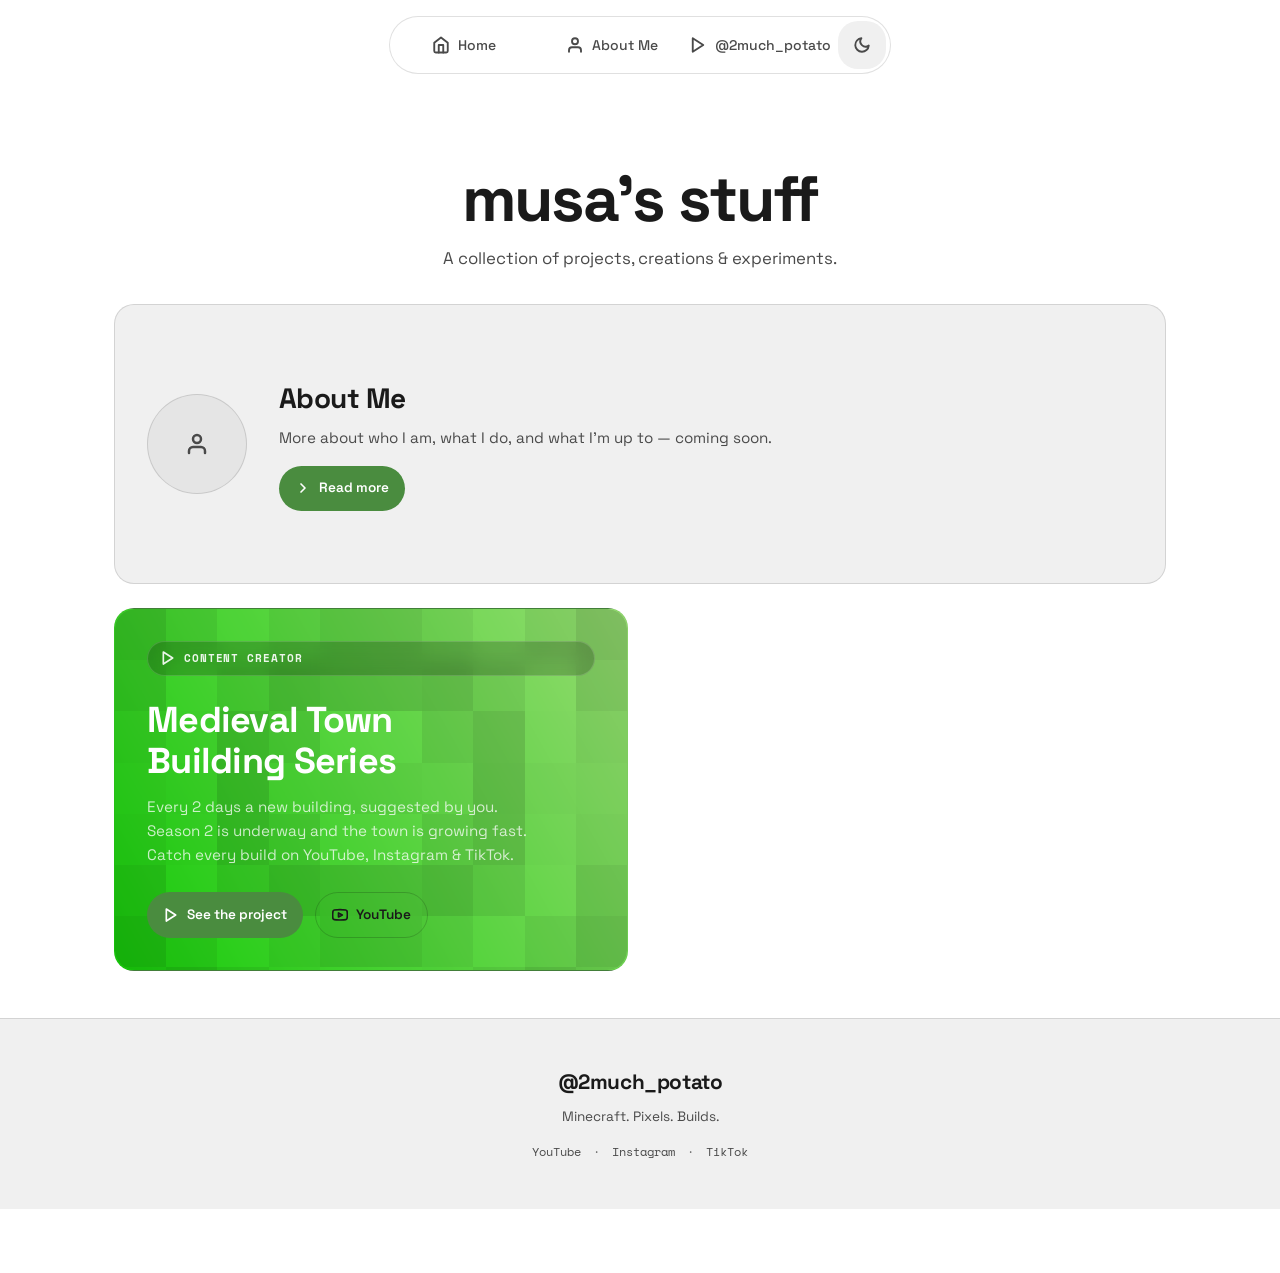
==== commit b12cf493: "AAAAAAAAAAAAAAAGGGGGGGGGGGGGGGHHHHHHHHHHHHHH" ====
--- a/prototype2_nothing/index.html
+++ b/prototype2_nothing/index.html
@@ -11,6 +11,8 @@
   <link rel="preconnect" href="https://fonts.gstatic.com" crossorigin>
   <link href="https://fonts.googleapis.com/css2?family=Space+Grotesk:wght@400;500;600;700&family=Space+Mono:wght@400;700&display=swap" rel="stylesheet">
 
+  <!-- Icons: Using inline SVGs for reliability -->
+
   <link rel="stylesheet" href="style.css">
 </head>
 <body data-theme="dark">
@@ -20,31 +22,48 @@
     <div class="nav-inner">
       <button class="nav-card" data-page="home" aria-label="Home">
         <span class="nav-icon">
-          <svg width="18" height="18" viewBox="0 0 24 24" fill="none" stroke="currentColor" stroke-width="2" stroke-linecap="round" stroke-linejoin="round">
-            <path d="M3 9l9-7 9 7v11a2 2 0 0 1-2 2H5a2 2 0 0 1-2-2z"/>
-            <polyline points="9 22 9 12 15 12 15 22"/>
+          <svg width="20" height="20" viewBox="0 0 24 24" fill="none" stroke="currentColor" stroke-width="2.5" stroke-linecap="round" stroke-linejoin="round">
+            <path d="M3 9l9-7 9 7v11a2 2 0 01-2 2H5a2 2 0 01-2-2z"/>
+            <polyline points="9,22 9,12 15,12 15,22"/>
           </svg>
         </span>
         <span class="nav-label">Home</span>
       </button>
 
+      <button class="nav-card" data-page="about" aria-label="About Me">
+        <span class="nav-icon">
+          <svg width="20" height="20" viewBox="0 0 24 24" fill="none" stroke="currentColor" stroke-width="2.5" stroke-linecap="round" stroke-linejoin="round">
+            <path d="M20 21v-2a4 4 0 00-4-4H8a4 4 0 00-4 4v2"/>
+            <circle cx="12" cy="7" r="4"/>
+          </svg>
+        </span>
+        <span class="nav-label">About Me</span>
+      </button>
+
       <button class="nav-card" data-page="potato" aria-label="@2much_potato">
         <span class="nav-icon">
-          <svg width="18" height="18" viewBox="0 0 24 24" fill="none" stroke="currentColor" stroke-width="2" stroke-linecap="round" stroke-linejoin="round">
-            <polygon points="5 3 19 12 5 21 5 3"/>
+          <svg width="20" height="20" viewBox="0 0 24 24" fill="none" stroke="currentColor" stroke-width="2.5" stroke-linecap="round" stroke-linejoin="round">
+            <polygon points="5,3 19,12 5,21 5,3"/>
           </svg>
         </span>
         <span class="nav-label">@2much_potato</span>
       </button>
 
-      <button class="nav-card" data-page="about" aria-label="About Me">
+      <!-- Theme Switcher -->
+      <button class="nav-card theme-toggle" id="theme-toggle" aria-label="Toggle theme">
         <span class="nav-icon">
-          <svg width="18" height="18" viewBox="0 0 24 24" fill="none" stroke="currentColor" stroke-width="2" stroke-linecap="round" stroke-linejoin="round">
-            <path d="M20 21v-2a4 4 0 0 0-4-4H8a4 4 0 0 0-4 4v2"/>
-            <circle cx="12" cy="7" r="4"/>
+          <svg width="20" height="20" viewBox="0 0 24 24" fill="none" stroke="currentColor" stroke-width="2.5" stroke-linecap="round" stroke-linejoin="round" id="theme-icon">
+            <circle cx="12" cy="12" r="5"/>
+            <line x1="12" y1="1" x2="12" y2="3"/>
+            <line x1="12" y1="21" x2="12" y2="23"/>
+            <line x1="4.22" y1="4.22" x2="5.64" y2="5.64"/>
+            <line x1="18.36" y1="18.36" x2="19.78" y2="19.78"/>
+            <line x1="1" y1="12" x2="3" y2="12"/>
+            <line x1="21" y1="12" x2="23" y2="12"/>
+            <line x1="4.22" y1="19.78" x2="5.64" y2="18.36"/>
+            <line x1="18.36" y1="5.64" x2="19.78" y2="4.22"/>
           </svg>
         </span>
-        <span class="nav-label">About Me</span>
       </button>
     </div>
   </nav>
@@ -57,40 +76,52 @@
     </div>
 
     <div class="home-projects-grid">
+      <!-- About Me Card - Size 2 (spans full width) -->
+      <article class="project-card project-card--about reveal reveal-d1" id="btn-learn-more-about">
+        <div class="card-avatar">
+          <svg width="24" height="24" viewBox="0 0 24 24" fill="none" stroke="currentColor" stroke-width="2.5" stroke-linecap="round" stroke-linejoin="round">
+            <path d="M20 21v-2a4 4 0 00-4-4H8a4 4 0 00-4 4v2"/>
+            <circle cx="12" cy="7" r="4"/>
+          </svg>
+        </div>
+        <div class="about-card-content">
+          <h2>About Me</h2>
+          <p>More about who I am, what I do, and what I'm up to — coming soon.</p>
+          <div class="card-actions">
+            <button class="btn btn--solid btn--dark">
+              <svg width="16" height="16" viewBox="0 0 24 24" fill="none" stroke="currentColor" stroke-width="2.5" stroke-linecap="round" stroke-linejoin="round">
+                <polyline points="9,18 15,12 9,6"/>
+              </svg>
+              Read more
+            </button>
+          </div>
+        </div>
+      </article>
+
       <!-- Primary Project Card -->
-      <article class="project-card project-card--primary reveal reveal-d1" id="btn-learn-more-potato">
+      <article class="project-card project-card--primary reveal reveal-d2" id="btn-learn-more-potato">
         <div class="card-badge">
-          <svg width="12" height="12" viewBox="0 0 24 24" fill="currentColor"><polygon points="5 3 19 12 5 21 5 3"/></svg>
+          <svg width="16" height="16" viewBox="0 0 24 24" fill="none" stroke="currentColor" stroke-width="2.5" stroke-linecap="round" stroke-linejoin="round">
+            <polygon points="5,3 19,12 5,21 5,3"/>
+          </svg>
           Content Creator
         </div>
         <h2>Medieval Town<br>Building Series</h2>
         <p>Every 2 days a new building, suggested by you. Season 2 is underway and the town is growing fast. Catch every build on YouTube, Instagram & TikTok.</p>
         <div class="card-actions">
           <button class="btn btn--solid">
-            <svg width="14" height="14" viewBox="0 0 24 24" fill="currentColor"><polygon points="5 3 19 12 5 21 5 3"/></svg>
+            <svg width="16" height="16" viewBox="0 0 24 24" fill="none" stroke="currentColor" stroke-width="2.5" stroke-linecap="round" stroke-linejoin="round">
+              <polygon points="5,3 19,12 5,21 5,3"/>
+            </svg>
             See the project
           </button>
           <a class="btn btn--ghost" href="https://www.youtube.com/@2much_potato" target="_blank" rel="noopener">
-            <svg width="14" height="14" viewBox="0 0 24 24" fill="currentColor"><path d="M22.54 6.42a2.78 2.78 0 0 0-1.94-2C18.88 4 12 4 12 4s-6.88 0-8.6.46a2.78 2.78 0 0 0-1.94 2A29 29 0 0 0 1 11.75a29 29 0 0 0 .46 5.33A2.78 2.78 0 0 0 3.4 19c1.72.46 8.6.46 8.6.46s6.88 0 8.6-.46a2.78 2.78 0 0 0 1.94-2 29 29 0 0 0 .46-5.25 29 29 0 0 0-.46-5.33z"/><polygon points="9.75 15.02 15.5 11.75 9.75 8.48 9.75 15.02"/></svg>
+            <svg width="16" height="16" viewBox="0 0 24 24" fill="none" stroke="currentColor" stroke-width="2.5" stroke-linecap="round" stroke-linejoin="round">
+              <path d="M22.54 6.42a2.78 2.78 0 00-1.94-2C18.88 4 12 4 12 4s-6.88 0-8.6.46a2.78 2.78 0 00-1.94 2A29 29 0 001 12a29 29 0 00.46 5.58A2.78 2.78 0 003.4 19c1.72.46 8.6.46 8.6.46s6.88 0 8.6-.46a2.78 2.78 0 001.94-2 29 29 0 00.46-5.58 29 29 0 00-.46-5.58z"/>
+              <polygon points="9.75,15.02 15.5,12 9.75,8.98 9.75,15.02"/>
+            </svg>
             YouTube
           </a>
-        </div>
-      </article>
-
-      <!-- Secondary Card -->
-      <article class="project-card project-card--secondary reveal reveal-d2" id="btn-learn-more-about">
-        <div class="card-avatar">
-          <svg width="48" height="48" viewBox="0 0 24 24" fill="none" stroke="currentColor" stroke-width="1.5">
-            <path d="M20 21v-2a4 4 0 0 0-4-4H8a4 4 0 0 0-4 4v2"/>
-            <circle cx="12" cy="7" r="4"/>
-          </svg>
-        </div>
-        <h2>About Me</h2>
-        <p>More about who I am, what I do, and what I'm up to — coming soon.</p>
-        <div class="card-actions">
-          <button class="btn btn--solid btn--dark">
-            Read more
-          </button>
         </div>
       </article>
     </div>
@@ -122,12 +153,17 @@
           <p class="hero-desc">Every 2 days, a new building. Suggested by you, built by me. Follow the journey as our medieval town grows one build at a time.</p>
           <div class="hero-actions">
             <button class="btn btn--solid btn--accent" id="btn-suggest">
-              <svg width="16" height="16" viewBox="0 0 24 24" fill="none" stroke="currentColor" stroke-width="2"><circle cx="12" cy="12" r="10"/><polyline points="12 6 12 12 16 14"/></svg>
+              <svg width="16" height="16" viewBox="0 0 24 24" fill="none" stroke="currentColor" stroke-width="2.5" stroke-linecap="round" stroke-linejoin="round">
+                <circle cx="12" cy="12" r="10"/>
+                <polyline points="12,6 12,12 16,14"/>
+              </svg>
               Suggest a Build
             </button>
             <button class="btn btn--ghost btn--light" id="btn-more">
               Learn More
-              <svg width="14" height="14" viewBox="0 0 24 24" fill="none" stroke="currentColor" stroke-width="2"><polyline points="6 9 12 15 18 9"/></svg>
+              <svg width="16" height="16" viewBox="0 0 24 24" fill="none" stroke="currentColor" stroke-width="2.5" stroke-linecap="round" stroke-linejoin="round">
+                <polyline points="6,9 12,15 18,9"/>
+              </svg>
             </button>
           </div>
         </div>
@@ -136,27 +172,33 @@
           <img class="skin-img" src="images/skin.png" alt="2much_potato Minecraft skin" id="skin-img">
         </div>
 
-      </div>
-    </section>
-
-    <div class="scroll-indicator">
-      <span>Scroll</span>
-      <div class="scroll-arrow"></div>
-    </div>
+        <div class="scroll-indicator" id="scroll-indicator">
+          <span>Scroll</span>
+          <div class="scroll-line"></div>
+        </div>
+
+      </div>
+    </section>
 
     <!-- Media Section -->
-    <section class="section reveal" id="section-media">
+    <section class="section reveal reveal-d1" id="section-media">
       <div class="section-label">Media</div>
       <div class="media-container">
         <!-- YouTube Feed -->
         <div class="media-youtube">
           <div class="media-header">
             <div class="media-title">
-              <svg width="18" height="18" viewBox="0 0 24 24" fill="#FF0000"><path d="M22.54 6.42a2.78 2.78 0 0 0-1.94-2C18.88 4 12 4 12 4s-6.88 0-8.6.46a2.78 2.78 0 0 0-1.94 2A29 29 0 0 0 1 11.75a29 29 0 0 0 .46 5.33A2.78 2.78 0 0 0 3.4 19c1.72.46 8.6.46 8.6.46s6.88 0 8.6-.46a2.78 2.78 0 0 0 1.94-2 29 29 0 0 0 .46-5.25 29 29 0 0 0-.46-5.33z"/><polygon points="9.75 15.02 15.5 11.75 9.75 8.48 9.75 15.02"/></svg>
+              <svg width="20" height="20" viewBox="0 0 24 24" fill="none" stroke="#FF0000" stroke-width="2.5" stroke-linecap="round" stroke-linejoin="round">
+                <path d="M22.54 6.42a2.78 2.78 0 00-1.94-2C18.88 4 12 4 12 4s-6.88 0-8.6.46a2.78 2.78 0 00-1.94 2A29 29 0 001 12a29 29 0 00.46 5.58A2.78 2.78 0 003.4 19c1.72.46 8.6.46 8.6.46s6.88 0 8.6-.46a2.78 2.78 0 001.94-2 29 29 0 00.46-5.58 29 29 0 00-.46-5.58z"/>
+                <polygon points="9.75,15.02 15.5,12 9.75,8.98 9.75,15.02"/>
+              </svg>
               Latest Videos
             </div>
             <a class="media-link" href="https://www.youtube.com/@2much_potato" target="_blank" rel="noopener">
-              View all →
+              View all 
+              <svg width="14" height="14" viewBox="0 0 24 24" fill="none" stroke="currentColor" stroke-width="2.5" stroke-linecap="round" stroke-linejoin="round">
+                <polyline points="9,18 15,12 9,6"/>
+              </svg>
             </a>
           </div>
           <div class="yt-feed" id="yt-feed">
@@ -167,19 +209,30 @@
         <!-- Socials Bar -->
         <div class="media-socials">
           <a class="social-btn social-btn--yt" href="https://www.youtube.com/@2much_potato" target="_blank" rel="noopener" aria-label="YouTube">
-            <svg width="20" height="20" viewBox="0 0 24 24" fill="currentColor"><path d="M22.54 6.42a2.78 2.78 0 0 0-1.94-2C18.88 4 12 4 12 4s-6.88 0-8.6.46a2.78 2.78 0 0 0-1.94 2A29 29 0 0 0 1 11.75a29 29 0 0 0 .46 5.33A2.78 2.78 0 0 0 3.4 19c1.72.46 8.6.46 8.6.46s6.88 0 8.6-.46a2.78 2.78 0 0 0 1.94-2 29 29 0 0 0 .46-5.25 29 29 0 0 0-.46-5.33z"/><polygon points="9.75 15.02 15.5 11.75 9.75 8.48 9.75 15.02"/></svg>
+            <svg width="20" height="20" viewBox="0 0 24 24" fill="none" stroke="currentColor" stroke-width="2.5" stroke-linecap="round" stroke-linejoin="round">
+              <path d="M22.54 6.42a2.78 2.78 0 00-1.94-2C18.88 4 12 4 12 4s-6.88 0-8.6.46a2.78 2.78 0 00-1.94 2A29 29 0 001 12a29 29 0 00.46 5.58A2.78 2.78 0 003.4 19c1.72.46 8.6.46 8.6.46s6.88 0 8.6-.46a2.78 2.78 0 001.94-2 29 29 0 00.46-5.58 29 29 0 00-.46-5.58z"/>
+              <polygon points="9.75,15.02 15.5,12 9.75,8.98 9.75,15.02"/>
+            </svg>
             <span class="social-tooltip">YouTube</span>
           </a>
           <a class="social-btn social-btn--ig" href="https://www.instagram.com/2much_potato" target="_blank" rel="noopener" aria-label="Instagram">
-            <svg width="20" height="20" viewBox="0 0 24 24" fill="currentColor"><path d="M12 2.163c3.204 0 3.584.012 4.85.07 3.252.148 4.771 1.691 4.919 4.919.058 1.265.069 1.645.069 4.849 0 3.205-.012 3.584-.069 4.849-.149 3.225-1.664 4.771-4.919 4.919-1.266.058-1.644.07-4.85.07-3.204 0-3.584-.012-4.849-.07-3.26-.149-4.771-1.699-4.919-4.92-.058-1.265-.07-1.644-.07-4.849 0-3.204.013-3.583.07-4.849.149-3.227 1.664-4.771 4.919-4.919 1.266-.057 1.645-.069 4.849-.069zm0-2.163c-3.259 0-3.667.014-4.947.072-4.358.2-6.78 2.618-6.98 6.98-.059 1.281-.073 1.689-.073 4.948 0 3.259.014 3.668.072 4.948.2 4.358 2.618 6.78 6.98 6.98 1.281.058 1.689.072 4.948.072 3.259 0 3.668-.014 4.948-.072 4.354-.2 6.782-2.618 6.979-6.98.059-1.28.073-1.689.073-4.948 0-3.259-.014-3.667-.072-4.947-.196-4.354-2.617-6.78-6.979-6.98-1.281-.059-1.69-.073-4.949-.073zm0 5.838c-3.403 0-6.162 2.759-6.162 6.162s2.759 6.163 6.162 6.163 6.162-2.759 6.162-6.163c0-3.403-2.759-6.162-6.162-6.162zm0 10.162c-2.209 0-4-1.79-4-4 0-2.209 1.791-4 4-4s4 1.791 4 4c0 2.21-1.791 4-4 4zm6.406-11.845c-.796 0-1.441.645-1.441 1.44s.645 1.44 1.441 1.44c.795 0 1.439-.645 1.439-1.44s-.644-1.44-1.439-1.44z"/></svg>
+            <svg width="20" height="20" viewBox="0 0 24 24" fill="none" stroke="currentColor" stroke-width="2.5" stroke-linecap="round" stroke-linejoin="round">
+              <rect x="2" y="2" width="20" height="20" rx="5" ry="5"/>
+              <path d="M16 11.37A4 4 0 1112.63 8 4 4 0 0116 11.37z"/>
+              <line x1="17.5" y1="6.5" x2="17.51" y2="6.5"/>
+            </svg>
             <span class="social-tooltip">Instagram</span>
           </a>
           <a class="social-btn social-btn--tt" href="https://www.tiktok.com/@2much_potato" target="_blank" rel="noopener" aria-label="TikTok">
-            <svg width="20" height="20" viewBox="0 0 24 24" fill="currentColor"><path d="M19.59 6.69a4.83 4.83 0 01-3.77-4.25V2h-3.45v13.67a2.89 2.89 0 01-2.88 2.5 2.89 2.89 0 01-2.89-2.89 2.89 2.89 0 012.89-2.89c.28 0 .54.04.79.1V9.01a6.37 6.37 0 00-.79-.05 6.34 6.34 0 00-6.34 6.34 6.34 6.34 0 006.34 6.34 6.34 6.34 0 006.33-6.34V8.69a8.15 8.15 0 004.77 1.52V6.76a4.85 4.85 0 01-1-.07z"/></svg>
+            <svg width="20" height="20" viewBox="0 0 24 24" fill="none" stroke="currentColor" stroke-width="2.5" stroke-linecap="round" stroke-linejoin="round">
+              <path d="M9 12a4 4 0 104 4V4a5 5 0 005 5"/>
+            </svg>
             <span class="social-tooltip">TikTok</span>
           </a>
           <div class="social-btn social-btn--disabled" aria-label="Discord — Coming Soon">
-            <svg width="20" height="20" viewBox="0 0 24 24" fill="currentColor"><path d="M20.317 4.37a19.791 19.791 0 00-4.885-1.515.074.074 0 00-.079.037c-.21.375-.444.864-.608 1.25a18.27 18.27 0 00-5.487 0 12.64 12.64 0 00-.617-1.25.077.077 0 00-.079-.037A19.736 19.736 0 003.677 4.37a.07.07 0 00-.032.027C.533 9.046-.32 13.58.099 18.057a.082.082 0 00.031.057 19.9 19.9 0 005.993 3.03.078.078 0 00.084-.028 14.09 14.09 0 001.226-1.994.076.076 0 00-.041-.106 13.107 13.107 0 01-1.872-.892.077.077 0 01-.008-.128 10.2 10.2 0 00.372-.292.074.074 0 01.077-.01c3.928 1.793 8.18 1.793 12.062 0a.074.074 0 01.078.01c.12.098.246.198.373.292a.077.077 0 01-.006.127 12.299 12.299 0 01-1.873.892.077.077 0 00-.041.107c.36.698.772 1.362 1.225 1.993a.076.076 0 00.084.028 19.839 19.839 0 006.002-3.03.077.077 0 00.032-.054c.5-5.177-.838-9.674-3.549-13.66a.061.061 0 00-.031-.03z"/></svg>
+            <svg width="20" height="20" viewBox="0 0 24 24" fill="none" stroke="currentColor" stroke-width="2.5" stroke-linecap="round" stroke-linejoin="round">
+              <path d="M21 11.5a8.38 8.38 0 01-.9 3.8 8.5 8.5 0 01-7.6 4.7 8.38 8.38 0 01-3.8-.9L3 21l1.9-5.7a8.38 8.38 0 01-.9-3.8 8.5 8.5 0 014.7-7.6 8.38 8.38 0 013.8-.9h.5a8.48 8.48 0 018 8v.5z"/>
+            </svg>
             <span class="social-tooltip">Discord — Coming Soon</span>
           </div>
         </div>
@@ -200,10 +253,10 @@
           <div class="builds-image">
             <img id="builds-img" src="" alt="Featured build">
             <div class="builds-placeholder" id="builds-placeholder">
-              <svg width="48" height="48" viewBox="0 0 24 24" fill="none" stroke="currentColor" stroke-width="1.5">
+              <svg width="32" height="32" viewBox="0 0 24 24" fill="none" stroke="currentColor" stroke-width="2.5" stroke-linecap="round" stroke-linejoin="round" style="opacity: 0.5;">
                 <rect x="3" y="3" width="18" height="18" rx="2" ry="2"/>
                 <circle cx="8.5" cy="8.5" r="1.5"/>
-                <polyline points="21 15 16 10 5 21"/>
+                <polyline points="21,15 16,10 5,21"/>
               </svg>
               <span>Build screenshot<br>coming soon</span>
             </div>
@@ -224,13 +277,22 @@
         </div>
         <div class="banner-socials">
           <a class="social-btn social-btn--yt" href="https://www.youtube.com/@2much_potato" target="_blank" rel="noopener" aria-label="YouTube">
-            <svg width="20" height="20" viewBox="0 0 24 24" fill="currentColor"><path d="M22.54 6.42a2.78 2.78 0 0 0-1.94-2C18.88 4 12 4 12 4s-6.88 0-8.6.46a2.78 2.78 0 0 0-1.94 2A29 29 0 0 0 1 11.75a29 29 0 0 0 .46 5.33A2.78 2.78 0 0 0 3.4 19c1.72.46 8.6.46 8.6.46s6.88 0 8.6-.46a2.78 2.78 0 0 0 1.94-2 29 29 0 0 0 .46-5.25 29 29 0 0 0-.46-5.33z"/><polygon points="9.75 15.02 15.5 11.75 9.75 8.48 9.75 15.02"/></svg>
+            <svg width="20" height="20" viewBox="0 0 24 24" fill="none" stroke="currentColor" stroke-width="2.5" stroke-linecap="round" stroke-linejoin="round">
+              <path d="M22.54 6.42a2.78 2.78 0 00-1.94-2C18.88 4 12 4 12 4s-6.88 0-8.6.46a2.78 2.78 0 00-1.94 2A29 29 0 001 12a29 29 0 00.46 5.58A2.78 2.78 0 003.4 19c1.72.46 8.6.46 8.6.46s6.88 0 8.6-.46a2.78 2.78 0 001.94-2 29 29 0 00.46-5.58 29 29 0 00-.46-5.58z"/>
+              <polygon points="9.75,15.02 15.5,12 9.75,8.98 9.75,15.02"/>
+            </svg>
           </a>
           <a class="social-btn social-btn--ig" href="https://www.instagram.com/2much_potato" target="_blank" rel="noopener" aria-label="Instagram">
-            <svg width="20" height="20" viewBox="0 0 24 24" fill="currentColor"><path d="M12 2.163c3.204 0 3.584.012 4.85.07 3.252.148 4.771 1.691 4.919 4.919.058 1.265.069 1.645.069 4.849 0 3.205-.012 3.584-.069 4.849-.149 3.225-1.664 4.771-4.919 4.919-1.266.058-1.644.07-4.85.07-3.204 0-3.584-.012-4.849-.07-3.26-.149-4.771-1.699-4.919-4.92-.058-1.265-.07-1.644-.07-4.849 0-3.204.013-3.583.07-4.849.149-3.227 1.664-4.771 4.919-4.919 1.266-.057 1.645-.069 4.849-.069zm0-2.163c-3.259 0-3.667.014-4.947.072-4.358.2-6.78 2.618-6.98 6.98-.059 1.281-.073 1.689-.073 4.948 0 3.259.014 3.668.072 4.948.2 4.358 2.618 6.78 6.98 6.98 1.281.058 1.689.072 4.948.072 3.259 0 3.668-.014 4.948-.072 4.354-.2 6.782-2.618 6.979-6.98.059-1.28.073-1.689.073-4.948 0-3.259-.014-3.667-.072-4.947-.196-4.354-2.617-6.78-6.979-6.98-1.281-.059-1.69-.073-4.949-.073z"/></svg>
+            <svg width="20" height="20" viewBox="0 0 24 24" fill="none" stroke="currentColor" stroke-width="2.5" stroke-linecap="round" stroke-linejoin="round">
+              <rect x="2" y="2" width="20" height="20" rx="5" ry="5"/>
+              <path d="M16 11.37A4 4 0 1112.63 8 4 4 0 0116 11.37z"/>
+              <line x1="17.5" y1="6.5" x2="17.51" y2="6.5"/>
+            </svg>
           </a>
           <a class="social-btn social-btn--tt" href="https://www.tiktok.com/@2much_potato" target="_blank" rel="noopener" aria-label="TikTok">
-            <svg width="20" height="20" viewBox="0 0 24 24" fill="currentColor"><path d="M19.59 6.69a4.83 4.83 0 01-3.77-4.25V2h-3.45v13.67a2.89 2.89 0 01-2.88 2.5 2.89 2.89 0 01-2.89-2.89 2.89 2.89 0 012.89-2.89c.28 0 .54.04.79.1V9.01a6.37 6.37 0 00-.79-.05 6.34 6.34 0 00-6.34 6.34 6.34 6.34 0 006.34 6.34 6.34 6.34 0 006.33-6.34V8.69a8.15 8.15 0 004.77 1.52V6.76a4.85 4.85 0 01-1-.07z"/></svg>
+            <svg width="20" height="20" viewBox="0 0 24 24" fill="none" stroke="currentColor" stroke-width="2.5" stroke-linecap="round" stroke-linejoin="round">
+              <path d="M9 12a4 4 0 104 4V4a5 5 0 005 5"/>
+            </svg>
           </a>
         </div>
       </div>
@@ -247,41 +309,57 @@
         <div class="contact-list">
           <a class="contact-item" href="https://www.instagram.com/2much_potato" target="_blank" rel="noopener">
             <div class="contact-icon contact-icon--ig">
-              <svg width="18" height="18" viewBox="0 0 24 24" fill="currentColor"><path d="M12 2.163c3.204 0 3.584.012 4.85.07 3.252.148 4.771 1.691 4.919 4.919.058 1.265.069 1.645.069 4.849 0 3.205-.012 3.584-.069 4.849-.149 3.225-1.664 4.771-4.919 4.919-1.266.058-1.644.07-4.85.07-3.204 0-3.584-.012-4.849-.07-3.26-.149-4.771-1.699-4.919-4.92-.058-1.265-.07-1.644-.07-4.849 0-3.204.013-3.583.07-4.849.149-3.227 1.664-4.771 4.919-4.919 1.266-.057 1.645-.069 4.849-.069zm0-2.163c-3.259 0-3.667.014-4.947.072-4.358.2-6.78 2.618-6.98 6.98-.059 1.281-.073 1.689-.073 4.948 0 3.259.014 3.668.072 4.948.2 4.358 2.618 6.78 6.98 6.98 1.281.058 1.689.072 4.948.072 3.259 0 3.668-.014 4.948-.072 4.354-.2 6.782-2.618 6.979-6.98.059-1.28.073-1.689.073-4.948 0-3.259-.014-3.667-.072-4.947-.196-4.354-2.617-6.78-6.979-6.98-1.281-.059-1.69-.073-4.949-.073z"/></svg>
+              <svg width="18" height="18" viewBox="0 0 24 24" fill="none" stroke="currentColor" stroke-width="2.5" stroke-linecap="round" stroke-linejoin="round">
+                <rect x="2" y="2" width="20" height="20" rx="5" ry="5"/>
+                <path d="M16 11.37A4 4 0 1112.63 8 4 4 0 0116 11.37z"/>
+                <line x1="17.5" y1="6.5" x2="17.51" y2="6.5"/>
+              </svg>
             </div>
             <span class="contact-label">Instagram DM</span>
-            <svg class="contact-arrow" width="16" height="16" viewBox="0 0 24 24" fill="none" stroke="currentColor" stroke-width="2"><polyline points="9 18 15 12 9 6"/></svg>
+            <svg class="contact-arrow" width="16" height="16" viewBox="0 0 24 24" fill="none" stroke="currentColor" stroke-width="2.5" stroke-linecap="round" stroke-linejoin="round" style="opacity: 0.5;">
+              <polyline points="9,18 15,12 9,6"/>
+            </svg>
           </a>
           <a class="contact-item" href="https://www.tiktok.com/@2much_potato" target="_blank" rel="noopener">
             <div class="contact-icon contact-icon--tt">
-              <svg width="18" height="18" viewBox="0 0 24 24" fill="currentColor"><path d="M19.59 6.69a4.83 4.83 0 01-3.77-4.25V2h-3.45v13.67a2.89 2.89 0 01-2.88 2.5 2.89 2.89 0 01-2.89-2.89 2.89 2.89 0 012.89-2.89c.28 0 .54.04.79.1V9.01a6.37 6.37 0 00-.79-.05 6.34 6.34 0 00-6.34 6.34 6.34 6.34 0 006.34 6.34 6.34 6.34 0 006.33-6.34V8.69a8.15 8.15 0 004.77 1.52V6.76a4.85 4.85 0 01-1-.07z"/></svg>
+              <svg width="18" height="18" viewBox="0 0 24 24" fill="none" stroke="currentColor" stroke-width="2.5" stroke-linecap="round" stroke-linejoin="round">
+                <path d="M9 12a4 4 0 104 4V4a5 5 0 005 5"/>
+              </svg>
             </div>
             <span class="contact-label">TikTok DM</span>
-            <svg class="contact-arrow" width="16" height="16" viewBox="0 0 24 24" fill="none" stroke="currentColor" stroke-width="2"><polyline points="9 18 15 12 9 6"/></svg>
+            <svg class="contact-arrow" width="16" height="16" viewBox="0 0 24 24" fill="none" stroke="currentColor" stroke-width="2.5" stroke-linecap="round" stroke-linejoin="round" style="opacity: 0.5;">
+              <polyline points="9,18 15,12 9,6"/>
+            </svg>
           </a>
           <div class="contact-item contact-item--disabled">
             <div class="contact-icon contact-icon--dc">
-              <svg width="18" height="18" viewBox="0 0 24 24" fill="currentColor"><path d="M20.317 4.37a19.791 19.791 0 00-4.885-1.515.074.074 0 00-.079.037c-.21.375-.444.864-.608 1.25a18.27 18.27 0 00-5.487 0 12.64 12.64 0 00-.617-1.25.077.077 0 00-.079-.037A19.736 19.736 0 003.677 4.37a.07.07 0 00-.032.027C.533 9.046-.32 13.58.099 18.057a.082.082 0 00.031.057 19.9 19.9 0 005.993 3.03.078.078 0 00.084-.028 14.09 14.09 0 001.226-1.994.076.076 0 00-.041-.106 13.107 13.107 0 01-1.872-.892.077.077 0 01-.008-.128 10.2 10.2 0 00.372-.292.074.074 0 01.077-.01c3.928 1.793 8.18 1.793 12.062 0a.074.074 0 01.078.01c.12.098.246.198.373.292a.077.077 0 01-.006.127 12.299 12.299 0 01-1.873.892.077.077 0 00-.041.107c.36.698.772 1.362 1.225 1.993a.076.076 0 00.084.028 19.839 19.839 0 006.002-3.03.077.077 0 00.032-.054c.5-5.177-.838-9.674-3.549-13.66a.061.061 0 00-.031-.03z"/></svg>
+              <svg width="18" height="18" viewBox="0 0 24 24" fill="none" stroke="currentColor" stroke-width="2.5" stroke-linecap="round" stroke-linejoin="round">
+                <path d="M21 11.5a8.38 8.38 0 01-.9 3.8 8.5 8.5 0 01-7.6 4.7 8.38 8.38 0 01-3.8-.9L3 21l1.9-5.7a8.38 8.38 0 01-.9-3.8 8.5 8.5 0 014.7-7.6 8.38 8.38 0 013.8-.9h.5a8.48 8.48 0 018 8v.5z"/>
+              </svg>
             </div>
             <span class="contact-label">Discord Server</span>
             <span class="contact-badge">Soon</span>
           </div>
           <div class="contact-item contact-item--disabled">
             <div class="contact-icon contact-icon--dc">
-              <svg width="18" height="18" viewBox="0 0 24 24" fill="currentColor"><path d="M20.317 4.37a19.791 19.791 0 00-4.885-1.515.074.074 0 00-.079.037c-.21.375-.444.864-.608 1.25a18.27 18.27 0 00-5.487 0 12.64 12.64 0 00-.617-1.25.077.077 0 00-.079-.037A19.736 19.736 0 003.677 4.37a.07.07 0 00-.032.027C.533 9.046-.32 13.58.099 18.057a.082.082 0 00.031.057 19.9 19.9 0 005.993 3.03.078.078 0 00.084-.028 14.09 14.09 0 001.226-1.994.076.076 0 00-.041-.106 13.107 13.107 0 01-1.872-.892.077.077 0 01-.008-.128 10.2 10.2 0 00.372-.292.074.074 0 01.077-.01c3.928 1.793 8.18 1.793 12.062 0a.074.074 0 01.078.01c.12.098.246.198.373.292a.077.077 0 01-.006.127 12.299 12.299 0 01-1.873.892.077.077 0 00-.041.107c.36.698.772 1.362 1.225 1.993a.076.076 0 00.084.028 19.839 19.839 0 006.002-3.03.077.077 0 00.032-.054c.5-5.177-.838-9.674-3.549-13.66a.061.061 0 00-.031-.03z"/></svg>
+              <svg width="18" height="18" viewBox="0 0 24 24" fill="none" stroke="currentColor" stroke-width="2.5" stroke-linecap="round" stroke-linejoin="round">
+                <path d="M21 11.5a8.38 8.38 0 01-.9 3.8 8.5 8.5 0 01-7.6 4.7 8.38 8.38 0 01-3.8-.9L3 21l1.9-5.7a8.38 8.38 0 01-.9-3.8 8.5 8.5 0 014.7-7.6 8.38 8.38 0 013.8-.9h.5a8.48 8.48 0 018 8v.5z"/>
+              </svg>
             </div>
             <span class="contact-label">Discord DM</span>
             <span class="contact-badge">Soon</span>
           </div>
           <a class="contact-item" href="mailto:2muchpotato@example.com">
             <div class="contact-icon contact-icon--email">
-              <svg width="18" height="18" viewBox="0 0 24 24" fill="none" stroke="currentColor" stroke-width="2">
+              <svg width="18" height="18" viewBox="0 0 24 24" fill="none" stroke="currentColor" stroke-width="2.5" stroke-linecap="round" stroke-linejoin="round">
                 <path d="M4 4h16c1.1 0 2 .9 2 2v12c0 1.1-.9 2-2 2H4c-1.1 0-2-.9-2-2V6c0-1.1.9-2 2-2z"/>
                 <polyline points="22,6 12,13 2,6"/>
               </svg>
             </div>
             <span class="contact-label">Email</span>
-            <svg class="contact-arrow" width="16" height="16" viewBox="0 0 24 24" fill="none" stroke="currentColor" stroke-width="2"><polyline points="9 18 15 12 9 6"/></svg>
+            <svg class="contact-arrow" width="16" height="16" viewBox="0 0 24 24" fill="none" stroke="currentColor" stroke-width="2.5" stroke-linecap="round" stroke-linejoin="round" style="opacity: 0.5;">
+              <polyline points="9,18 15,12 9,6"/>
+            </svg>
           </a>
         </div>
       </div>
@@ -302,17 +380,61 @@
 
   <!-- ABOUT PAGE -->
   <main id="page-about" class="page">
-    <div class="about-card reveal">
-      <div class="about-icon">
-        <svg width="64" height="64" viewBox="0 0 24 24" fill="none" stroke="currentColor" stroke-width="1.5">
-          <path d="M20 21v-2a4 4 0 0 0-4-4H8a4 4 0 0 0-4 4v2"/>
-          <circle cx="12" cy="7" r="4"/>
-        </svg>
-      </div>
-      <h1>About Me</h1>
-      <p class="about-status">Under construction</p>
-      <p class="about-text">This page is being built. Check back soon for more.</p>
-    </div>
+    <!-- Palestine Banner -->
+    <section class="section reveal">
+      <a href="https://www.palestinecampaign.org/" target="_blank" rel="noopener" class="palestine-banner">
+        <div class="palestine-banner__flag"></div>
+        <div class="palestine-banner__content">
+          <h3>From the river to the sea, <span class="accent">Palestine will be free!</span></h3>
+          <p>Click to learn more on where I stand with stuff...</p>
+        </div>
+      </a>
+    </section>
+
+    <!-- Two Column Cards -->
+    <section class="section reveal reveal-d1">
+      <div class="about-grid">
+        <article class="about-grid__card">
+          <!-- Left card content -->
+        </article>
+        <article class="about-grid__card about-grid__card--connected">
+          <div class="about-connected">
+            <div class="about-connected__top">
+              <div class="about-connected__matrix">
+                <canvas id="matrix-canvas"></canvas>
+              </div>
+              <div class="about-connected__pfp">
+                <div class="about-squircle">
+                  <img src="/images/pfp.png" alt="Profile picture">
+                </div>
+              </div>
+            </div>
+            <div class="about-connected__names" id="names-card">
+              <div class="about-names">
+                <div class="about-names__main">
+                  <span class="username">m_uvex</span>
+                  <span class="realname">Musa Murad</span>
+                </div>
+                <button class="about-names__toggle" id="aka-toggle">
+                  <span>AKA</span>
+                  <svg width="14" height="14" viewBox="0 0 24 24" fill="none" stroke="currentColor" stroke-width="2.5" stroke-linecap="round" stroke-linejoin="round">
+                    <polyline points="6,9 12,15 18,9"/>
+                  </svg>
+                </button>
+              </div>
+              <div class="about-names__expanded" id="aka-expanded">
+                <span class="aka-name">2much_potato</span>
+                <span class="aka-name">p0tat0_xd</span>
+                <span class="aka-name">nemoxd</span>
+                <span class="aka-name">nenoxd</span>
+                <span class="aka-name">nemoalien</span>
+                <span class="aka-name">nex</span>
+              </div>
+            </div>
+          </div>
+        </article>
+      </div>
+    </section>
 
     <footer class="site-footer">
       <div class="footer-logo">@2much_potato</div>
--- a/prototype2_nothing/style.css
+++ b/prototype2_nothing/style.css
@@ -20,16 +20,19 @@
   --space-9: 96px;
 
   /* Radius */
-  --radius-sm: 4px;
-  --radius-md: 8px;
-  --radius-lg: 12px;
-  --radius-xl: 16px;
+  --radius-xs: 4px;
+  --radius-sm: 8px;
+  --radius-md: 12px;
+  --radius-lg: 16px;
+  --radius-xl: 20px;
   --radius-pill: 999px;
 
   /* Transitions */
   --transition-fast: 0.15s cubic-bezier(0.4, 0, 0.2, 1);
   --transition-base: 0.25s cubic-bezier(0.4, 0, 0.2, 1);
   --transition-slow: 0.4s cubic-bezier(0.4, 0, 0.2, 1);
+  --transition-theme: 0.5s cubic-bezier(0.4, 0, 0.2, 1);
+  --transition-page: 0.4s cubic-bezier(0.25, 0.46, 0.45, 0.94);
 
   /* DARK MODE (Default) — OLED Black */
   --bg-primary: #000000;
@@ -51,10 +54,28 @@
   --accent-potato: #4a8c3f;
   --accent-about: #b87333;
   --accent-current: #1a1a1a;
+  transition: --accent-current var(--transition-theme);
 
   /* Status */
   --accent-success: #4a8c3f;
   --accent-error: #d73a49;
+}
+
+/* LIGHT MODE */
+[data-theme="light"] {
+  --bg-primary: #ffffff;
+  --bg-secondary: #f8f8f8;
+  --bg-tertiary: #f0f0f0;
+  --bg-elevated: #e5e5e5;
+
+  --text-primary: #1a1a1a;
+  --text-secondary: #4a4a4a;
+  --text-tertiary: #6a6a6a;
+  --text-disabled: #9a9a9a;
+
+  --border-subtle: rgba(0, 0, 0, 0.08);
+  --border-default: rgba(0, 0, 0, 0.12);
+  --border-strong: rgba(0, 0, 0, 0.18);
 }
 
 /* ============================================================
@@ -79,6 +100,11 @@
   line-height: 1.5;
   -webkit-font-smoothing: antialiased;
   -moz-osx-font-smoothing: grayscale;
+}
+
+body.theme-transitioning {
+  transition: background 0.5s cubic-bezier(0.4, 0, 0.2, 1), 
+              color 0.5s cubic-bezier(0.4, 0, 0.2, 1);
 }
 
 img {
@@ -144,6 +170,11 @@
   border: 1px solid var(--border-default);
   border-radius: var(--radius-pill);
   padding: var(--space-1);
+}
+
+[data-theme="light"] .nav-inner {
+  background: rgba(255, 255, 255, 0.85);
+  border: 1px solid var(--border-default);
 }
 
 .nav-card {
@@ -170,6 +201,14 @@
   height: 18px;
   flex-shrink: 0;
   transition: transform var(--transition-base);
+  display: flex;
+  align-items: center;
+  justify-content: center;
+}
+
+.nav-card .nav-icon i {
+  font-size: 16px;
+  line-height: 1;
 }
 
 .nav-card .nav-label {
@@ -183,6 +222,14 @@
   padding: 0;
 }
 
+.nav.scrolled .nav-card .nav-icon {
+  width: 100%;
+  height: 100%;
+  display: flex;
+  align-items: center;
+  justify-content: center;
+}
+
 .nav.scrolled .nav-card .nav-label {
   opacity: 0;
   max-width: 0;
@@ -203,6 +250,25 @@
 .nav-card:not(.active):hover {
   background: var(--bg-elevated);
   color: var(--text-primary);
+}
+
+/* Theme Toggle */
+.nav-card.theme-toggle {
+  width: 48px;
+  padding: 0;
+  background: var(--bg-elevated);
+}
+
+[data-theme="light"] .nav-card.theme-toggle {
+  background: var(--bg-tertiary);
+}
+
+.nav-card.theme-toggle:hover {
+  background: var(--border-strong);
+}
+
+.nav.scrolled .nav-card.theme-toggle {
+  width: 36px;
 }
 
 /* Ripple effect */
@@ -229,21 +295,36 @@
   display: none;
   min-height: 100vh;
   padding-top: 100px;
-  animation: pageFadeIn 0.4s var(--transition-base) forwards;
 }
 
 .page.active {
   display: block;
+  animation: pageFadeIn var(--transition-page) forwards;
+}
+
+.page.exiting {
+  animation: pageFadeOut var(--transition-page) forwards;
 }
 
 @keyframes pageFadeIn {
   from {
     opacity: 0;
-    transform: translateY(12px);
+    transform: translateY(20px) scale(0.98);
   }
   to {
     opacity: 1;
-    transform: translateY(0);
+    transform: translateY(0) scale(1);
+  }
+}
+
+@keyframes pageFadeOut {
+  from {
+    opacity: 1;
+    transform: translateY(0) scale(1);
+  }
+  to {
+    opacity: 0;
+    transform: translateY(-20px) scale(0.98);
   }
 }
 
@@ -276,11 +357,17 @@
 
 .home-projects-grid {
   display: grid;
-  grid-template-columns: repeat(auto-fit, minmax(340px, 1fr));
+  grid-template-columns: repeat(2, 1fr);
   gap: var(--space-5);
   max-width: 1100px;
   margin: 0 auto;
   padding: 0 var(--space-5);
+}
+
+@media (max-width: 768px) {
+  .home-projects-grid {
+    grid-template-columns: 1fr;
+  }
 }
 
 /* Project Cards */
@@ -308,6 +395,10 @@
   display: flex;
   flex-direction: column;
   position: relative;
+}
+
+[data-theme="light"] .project-card--primary {
+  border-color: rgba(0, 0, 0, 0.1);
 }
 
 .project-card--primary .pixel-grid {
@@ -378,39 +469,60 @@
   margin-top: auto;
 }
 
-/* Secondary Card */
-.project-card--secondary {
+/* About Card - Spans 2 columns */
+.project-card--about {
+  grid-column: span 2;
   min-height: 280px;
   padding: var(--space-6);
   display: flex;
-  flex-direction: column;
-}
-
-.card-avatar {
-  width: 72px;
-  height: 72px;
+  flex-direction: row;
+  align-items: center;
+  gap: var(--space-6);
+  background: var(--bg-tertiary);
+  border: 1px solid var(--border-default);
+}
+
+@media (max-width: 768px) {
+  .project-card--about {
+    grid-column: span 1;
+    flex-direction: column;
+    align-items: flex-start;
+  }
+}
+
+.project-card--about .card-avatar {
+  width: 100px;
+  height: 100px;
   border-radius: 50%;
   background: var(--bg-elevated);
   border: 1px solid var(--border-default);
   display: flex;
   align-items: center;
   justify-content: center;
-  margin-bottom: var(--space-4);
   color: var(--text-secondary);
-}
-
-.project-card--secondary h2 {
+  flex-shrink: 0;
+}
+
+.project-card--about .card-avatar i {
+  font-size: 2.5rem;
+}
+
+.project-card--about .about-card-content {
+  flex: 1;
+}
+
+.project-card--about h2 {
   font-family: var(--font-display);
-  font-size: 1.5rem;
+  font-size: 1.75rem;
   font-weight: 700;
   letter-spacing: -0.02em;
   margin-bottom: var(--space-2);
 }
 
-.project-card--secondary p {
+.project-card--about p {
   color: var(--text-secondary);
   font-size: 0.95rem;
-  margin-bottom: var(--space-5);
+  margin-bottom: var(--space-4);
 }
 
 /* ============================================================
@@ -436,6 +548,11 @@
   border: none;
 }
 
+[data-theme="light"] .btn--solid {
+  background: var(--accent-potato);
+  color: white;
+}
+
 .btn--solid:hover {
   transform: translateY(-2px);
   box-shadow: 0 4px 20px rgba(0, 0, 0, 0.3);
@@ -456,9 +573,19 @@
   color: white;
 }
 
+[data-theme="light"] .btn--ghost {
+  border-color: var(--border-strong);
+  color: var(--text-primary);
+}
+
 .btn--ghost:hover {
   background: rgba(255, 255, 255, 0.1);
   border-color: rgba(255, 255, 255, 0.5);
+}
+
+[data-theme="light"] .btn--ghost:hover {
+  background: var(--bg-elevated);
+  border-color: var(--border-strong);
 }
 
 .btn--accent {
@@ -485,8 +612,9 @@
 .potato-hero {
   max-width: 1200px;
   margin: 0 auto;
-  padding: var(--space-4) var(--space-5) var(--space-10);
+  padding: var(--space-4) var(--space-5) var(--space-9);
   position: relative;
+  min-height: calc(100vh - 100px);
 }
 
 .hero-card {
@@ -502,6 +630,10 @@
   align-items: center;
   justify-content: space-between;
   gap: var(--space-6);
+}
+
+[data-theme="light"] .hero-card {
+  border: 1px solid var(--border-default);
 }
 
 .hero-card .pixel-grid {
@@ -601,7 +733,7 @@
 }
 
 .skin-img {
-  width: 400px;
+  width: 300px;
   height: auto;
   max-height: none;
   object-fit: contain;
@@ -610,40 +742,47 @@
   filter: drop-shadow(0 10px 30px rgba(0, 0, 0, 0.25));
 }
 
-/* Scroll Indicator */
+/* Subtle Scroll Indicator */
 .scroll-indicator {
   position: absolute;
-  bottom: var(--space-8);
+  bottom: var(--space-5);
   left: 50%;
   transform: translateX(-50%);
   display: flex;
   flex-direction: column;
   align-items: center;
   gap: var(--space-1);
-  color: rgba(255, 255, 255, 0.6);
+  color: rgba(255, 255, 255, 0.4);
   font-family: var(--font-mono);
-  font-size: 0.7rem;
-  font-weight: 600;
-  letter-spacing: 0.1em;
+  font-size: 0.65rem;
+  font-weight: 500;
+  letter-spacing: 0.15em;
   text-transform: uppercase;
   z-index: 10;
   pointer-events: none;
-}
-
-.scroll-arrow {
-  width: 24px;
+  opacity: 0.6;
+  transition: opacity 0.3s ease;
+}
+
+.scroll-indicator:hover {
+  opacity: 1;
+}
+
+.scroll-indicator.hidden {
+  opacity: 0;
+}
+
+.scroll-line {
+  width: 1px;
   height: 24px;
-  border-right: 2px solid rgba(255, 255, 255, 0.5);
-  border-bottom: 2px solid rgba(255, 255, 255, 0.5);
-  transform: rotate(45deg);
-  animation: bounce 1.8s ease-in-out infinite;
-}
-
-@keyframes bounce {
-  0%, 100% { transform: rotate(45deg) translateY(0); opacity: 0.5; }
-  50% { transform: rotate(45deg) translateY(6px); opacity: 1; }
-}
-
+  background: linear-gradient(to bottom, rgba(255, 255, 255, 0.4), transparent);
+  animation: scrollPulse 2s ease-in-out infinite;
+}
+
+@keyframes scrollPulse {
+  0%, 100% { transform: scaleY(1); opacity: 0.4; }
+  50% { transform: scaleY(0.6); opacity: 0.8; }
+}
 /* ============================================================
    SECTIONS
    ============================================================ */
@@ -721,7 +860,7 @@
 .yt-card {
   flex-shrink: 0;
   height: 180px;
-  border-radius: var(--radius-md);
+  border-radius: var(--radius-lg);
   overflow: hidden;
   cursor: pointer;
   position: relative;
@@ -788,7 +927,7 @@
   flex-shrink: 0;
   height: 180px;
   width: 120px;
-  border-radius: var(--radius-md);
+  border-radius: var(--radius-lg);
   background: var(--bg-elevated);
   border: 1.5px dashed var(--border-strong);
   display: flex;
@@ -825,7 +964,7 @@
 .social-btn {
   width: 52px;
   height: 52px;
-  border-radius: var(--radius-md);
+  border-radius: var(--radius-lg);
   display: flex;
   align-items: center;
   justify-content: center;
@@ -917,6 +1056,10 @@
   min-height: 340px;
 }
 
+[data-theme="light"] .builds-container {
+  border: 1px solid var(--border-default);
+}
+
 .builds-container .pixel-grid {
   position: absolute;
   inset: 0;
@@ -1011,7 +1154,7 @@
   flex-shrink: 0;
   width: 240px;
   height: 240px;
-  border-radius: var(--radius-lg);
+  border-radius: var(--radius-xl);
   overflow: hidden;
   background: rgba(0, 0, 0, 0.2);
   display: flex;
@@ -1023,7 +1166,7 @@
   width: 100%;
   height: 100%;
   object-fit: cover;
-  border-radius: var(--radius-lg);
+  border-radius: var(--radius-xl);
   image-rendering: pixelated;
 }
 
@@ -1041,12 +1184,13 @@
 
 .builds-dots {
   position: absolute;
-  bottom: var(--space-5);
-  left: 50%;
-  transform: translateX(-50%);
+  bottom: var(--space-0);
+  left: 0;
+  right: 0;
   display: flex;
   gap: var(--space-2);
   align-items: center;
+  justify-content: center;
   z-index: 2;
 }
 
@@ -1141,7 +1285,7 @@
   gap: var(--space-3);
   background: var(--bg-secondary);
   border: 1.5px solid transparent;
-  border-radius: var(--radius-lg);
+  border-radius: var(--radius-xl);
   padding: var(--space-3) var(--space-4);
   font-weight: 500;
   font-size: 0.9rem;
@@ -1171,7 +1315,7 @@
 .contact-icon {
   width: 36px;
   height: 36px;
-  border-radius: var(--radius-md);
+  border-radius: var(--radius-lg);
   background: var(--bg-elevated);
   display: flex;
   align-items: center;
@@ -1287,6 +1431,10 @@
   color: var(--text-secondary);
 }
 
+.about-icon i {
+  font-size: 2.5rem;
+}
+
 .about-card h1 {
   font-family: var(--font-display);
   font-size: 2rem;
@@ -1310,23 +1458,341 @@
   font-size: 0.95rem;
 }
 
+/* Palestine Banner */
+.palestine-banner {
+  display: flex;
+  align-items: center;
+  background: var(--bg-tertiary);
+  border: 1px solid var(--border-default);
+  border-radius: var(--radius-xl);
+  padding: var(--space-5) var(--space-6);
+  text-decoration: none;
+  position: relative;
+  overflow: hidden;
+  transition: border-color var(--transition-fast), transform var(--transition-fast);
+}
+
+.palestine-banner:hover {
+  border-color: var(--border-strong);
+  transform: translateY(-2px);
+}
+
+.palestine-banner__flag {
+  position: absolute;
+  left: 0;
+  top: 0;
+  width: 50%;
+  height: 100%;
+  background: url('images/ps_flag.png') left center / cover no-repeat;
+  mask-image: linear-gradient(to right, rgba(0,0,0,1) 0%, rgba(0,0,0,1) 30%, rgba(0,0,0,0) 100%);
+  -webkit-mask-image: linear-gradient(to right, rgba(0,0,0,1) 0%, rgba(0,0,0,1) 30%, rgba(0,0,0,0) 100%);
+  pointer-events: none;
+}
+
+.palestine-banner__content {
+  position: relative;
+  z-index: 1;
+  margin-left: 45%;
+  flex: 1;
+}
+
+.palestine-banner__content h3 {
+  font-family: var(--font-display);
+  font-size: 1.25rem;
+  font-weight: 600;
+  letter-spacing: -0.01em;
+  color: var(--text-primary);
+  margin-bottom: var(--space-1);
+  line-height: 1.3;
+}
+
+.palestine-banner__content h3 .accent {
+  color: var(--accent-about);
+}
+
+.palestine-banner__content p {
+  font-size: 0.85rem;
+  color: var(--text-secondary);
+  font-family: var(--font-mono);
+}
+
+@media (max-width: 640px) {
+  .palestine-banner {
+    padding: var(--space-4) var(--space-5);
+  }
+
+  .palestine-banner__flag {
+    width: 60%;
+    mask-image: linear-gradient(to right, rgba(0,0,0,0.6) 0%, rgba(0,0,0,0) 80%);
+    -webkit-mask-image: linear-gradient(to right, rgba(0,0,0,0.6) 0%, rgba(0,0,0,0) 80%);
+  }
+
+  .palestine-banner__content {
+    margin-left: 35%;
+  }
+
+  .palestine-banner__content h3 {
+    font-size: 1rem;
+  }
+}
+
+/* Two Column Grid */
+.about-grid {
+  display: grid;
+  grid-template-columns: 1fr 1fr;
+  gap: 48px;
+}
+
+.about-grid__card {
+  background: var(--bg-tertiary);
+  border: 1px solid var(--border-default);
+  border-radius: var(--radius-xl);
+  aspect-ratio: 1 / 1;
+  padding: var(--space-5);
+  transition: border-color var(--transition-fast);
+}
+
+.about-grid__card:hover {
+  border-color: var(--border-strong);
+}
+
+/* Split Card Layout */
+.about-grid__card--connected {
+  padding: 0;
+  overflow: visible;
+  background: transparent;
+  border: none;
+}
+
+.about-grid__card--connected:hover {
+  border-color: transparent;
+}
+
+.about-connected {
+  display: flex;
+  flex-direction: column;
+  gap: 8px;
+  width: 100%;
+  height: 100%;
+}
+
+.about-connected__top {
+  display: grid;
+  grid-template-columns: 1fr 1.5fr;
+  gap: 8px;
+  min-height: 0;
+}
+
+.about-connected__matrix {
+  background: transparent;
+  border-top-left-radius: var(--radius-xl);
+  border-top-right-radius: 10px;
+  border-bottom-left-radius: 10px;
+  border-bottom-right-radius: 10px;
+  border: 1px solid var(--border-default);
+  position: relative;
+  overflow: hidden;
+  aspect-ratio: 1 / 1.5;
+  transition: border-color var(--transition-base), transform var(--transition-base);
+  padding: 0;
+}
+
+.about-connected__matrix:hover {
+  border-color: var(--border-strong);
+  transform: translateY(-2px);
+}
+
+.about-connected__matrix canvas {
+  display: block;
+  border-radius: 6px;
+}
+
+.about-connected__pfp {
+  display: flex;
+  align-items: center;
+  justify-content: center;
+  padding: var(--space-3);
+  background: var(--bg-tertiary);
+  border-top-left-radius: 10px;
+  border-top-right-radius: var(--radius-xl);
+  border-bottom-left-radius: 10px;
+  border-bottom-right-radius: 10px;
+  border: 1px solid var(--border-default);
+  aspect-ratio: 1 / 1;
+  transition: border-color var(--transition-base), transform var(--transition-base);
+}
+
+.about-connected__pfp:hover {
+  border-color: var(--border-strong);
+  transform: translateY(-2px);
+}
+
+.about-squircle {
+  width: 100%;
+  max-width: 200px;
+  aspect-ratio: 1 / 1;
+  border-radius: 22%;
+  overflow: hidden;
+  background: var(--bg-elevated);
+  border: 2px solid var(--border-default);
+}
+
+.about-squircle img {
+  width: 100%;
+  height: 100%;
+  object-fit: cover;
+}
+
+.about-connected__names {
+  background: var(--bg-tertiary);
+  border: 1px solid var(--border-default);
+  border-top-left-radius: 10px;
+  border-top-right-radius: 10px;
+  border-bottom-left-radius: var(--radius-xl);
+  border-bottom-right-radius: var(--radius-xl);
+  padding: var(--space-3) var(--space-4);
+  display: flex;
+  flex-direction: column;
+  gap: 0;
+  transition: border-color var(--transition-base), transform var(--transition-base);
+  overflow: hidden;
+}
+
+.about-connected__names:hover {
+  border-color: var(--border-strong);
+  transform: translateY(-2px);
+}
+
+.about-names {
+  display: flex;
+  align-items: center;
+  justify-content: space-between;
+}
+
+.about-names__main {
+  display: flex;
+  align-items: baseline;
+  gap: var(--space-2);
+}
+
+.username {
+  font-family: var(--font-display);
+  font-size: 1.2rem;
+  font-weight: 700;
+  color: var(--accent-about);
+  letter-spacing: -0.01em;
+}
+
+.realname {
+  font-size: 0.85rem;
+  color: var(--text-secondary);
+}
+
+.about-names__toggle {
+  display: flex;
+  align-items: center;
+  gap: var(--space-2);
+  padding: var(--space-2) var(--space-3);
+  background: var(--bg-elevated);
+  border: 1px solid var(--border-default);
+  border-radius: var(--radius-md);
+  color: var(--text-secondary);
+  font-family: var(--font-mono);
+  font-size: 0.75rem;
+  cursor: pointer;
+  transition: all var(--transition-fast);
+}
+
+.about-names__toggle:hover {
+  border-color: var(--border-strong);
+  color: var(--text-primary);
+}
+
+.about-names__toggle svg {
+  transition: transform var(--transition-fast);
+}
+
+.about-names__toggle.expanded svg {
+  transform: rotate(180deg);
+}
+
+.about-names__expanded {
+  display: flex;
+  flex-wrap: wrap;
+  gap: 0;
+  padding-top: 0;
+  max-height: 0;
+  overflow: hidden;
+  opacity: 0;
+  transition: all var(--transition-fast);
+}
+
+.about-connected__names.expanded .about-names__expanded {
+  gap: var(--space-2);
+  padding-top: var(--space-3);
+  max-height: 200px;
+  opacity: 1;
+}
+
+.aka-name {
+  font-family: var(--font-mono);
+  font-size: 0.7rem;
+  padding: var(--space-1) var(--space-2);
+  background: var(--bg-elevated);
+  border-radius: var(--radius-sm);
+  color: var(--text-secondary);
+  opacity: 0;
+  transform: translateY(-10px);
+  transition: all var(--transition-fast);
+}
+
+.about-connected__names.expanded .aka-name {
+  opacity: 1;
+  transform: translateY(0);
+}
+
+.about-connected__names.expanded .aka-name:nth-child(1) { transition-delay: 0.05s; }
+.about-connected__names.expanded .aka-name:nth-child(2) { transition-delay: 0.1s; }
+.about-connected__names.expanded .aka-name:nth-child(3) { transition-delay: 0.15s; }
+.about-connected__names.expanded .aka-name:nth-child(4) { transition-delay: 0.2s; }
+.about-connected__names.expanded .aka-name:nth-child(5) { transition-delay: 0.25s; }
+.about-connected__names.expanded .aka-name:nth-child(6) { transition-delay: 0.3s; }
+
+@media (max-width: 640px) {
+  .about-grid {
+    grid-template-columns: 1fr;
+    gap: 24px;
+  }
+
+  .about-connected__top {
+    grid-template-columns: 1fr 1fr;
+    gap: 8px;
+  }
+
+  .about-connected {
+    gap: 8px;
+  }
+
+  .about-squircle {
+    max-width: 120px;
+  }
+}
+
 /* ============================================================
    SCROLL REVEAL
    ============================================================ */
 .reveal {
   opacity: 0;
-  transform: translateY(20px);
-  transition: opacity 0.5s ease, transform 0.5s ease;
+  transform: translateY(24px) scale(0.98);
+  transition: opacity 0.6s cubic-bezier(0.25, 0.46, 0.45, 0.94), 
+              transform 0.6s cubic-bezier(0.25, 0.46, 0.45, 0.94);
+  will-change: opacity, transform;
 }
 
 .reveal.visible {
   opacity: 1;
-  transform: translateY(0);
-}
-
-.reveal-d1 { transition-delay: 0.06s; }
-.reveal-d2 { transition-delay: 0.12s; }
-.reveal-d3 { transition-delay: 0.18s; }
+  transform: translateY(0) scale(1);
+}
 
 /* ============================================================
    YT SKELETON LOADING
@@ -1362,10 +1828,6 @@
     width: 140px;
   }
 
-  .home-projects-grid {
-    grid-template-columns: 1fr;
-  }
-
   .hero-card {
     flex-direction: column;
     padding: var(--space-6) var(--space-5) var(--space-7);
@@ -1428,7 +1890,7 @@
   }
 
   .project-card--primary,
-  .project-card--secondary {
+  .project-card--about {
     padding: var(--space-5);
     min-height: auto;
   }
